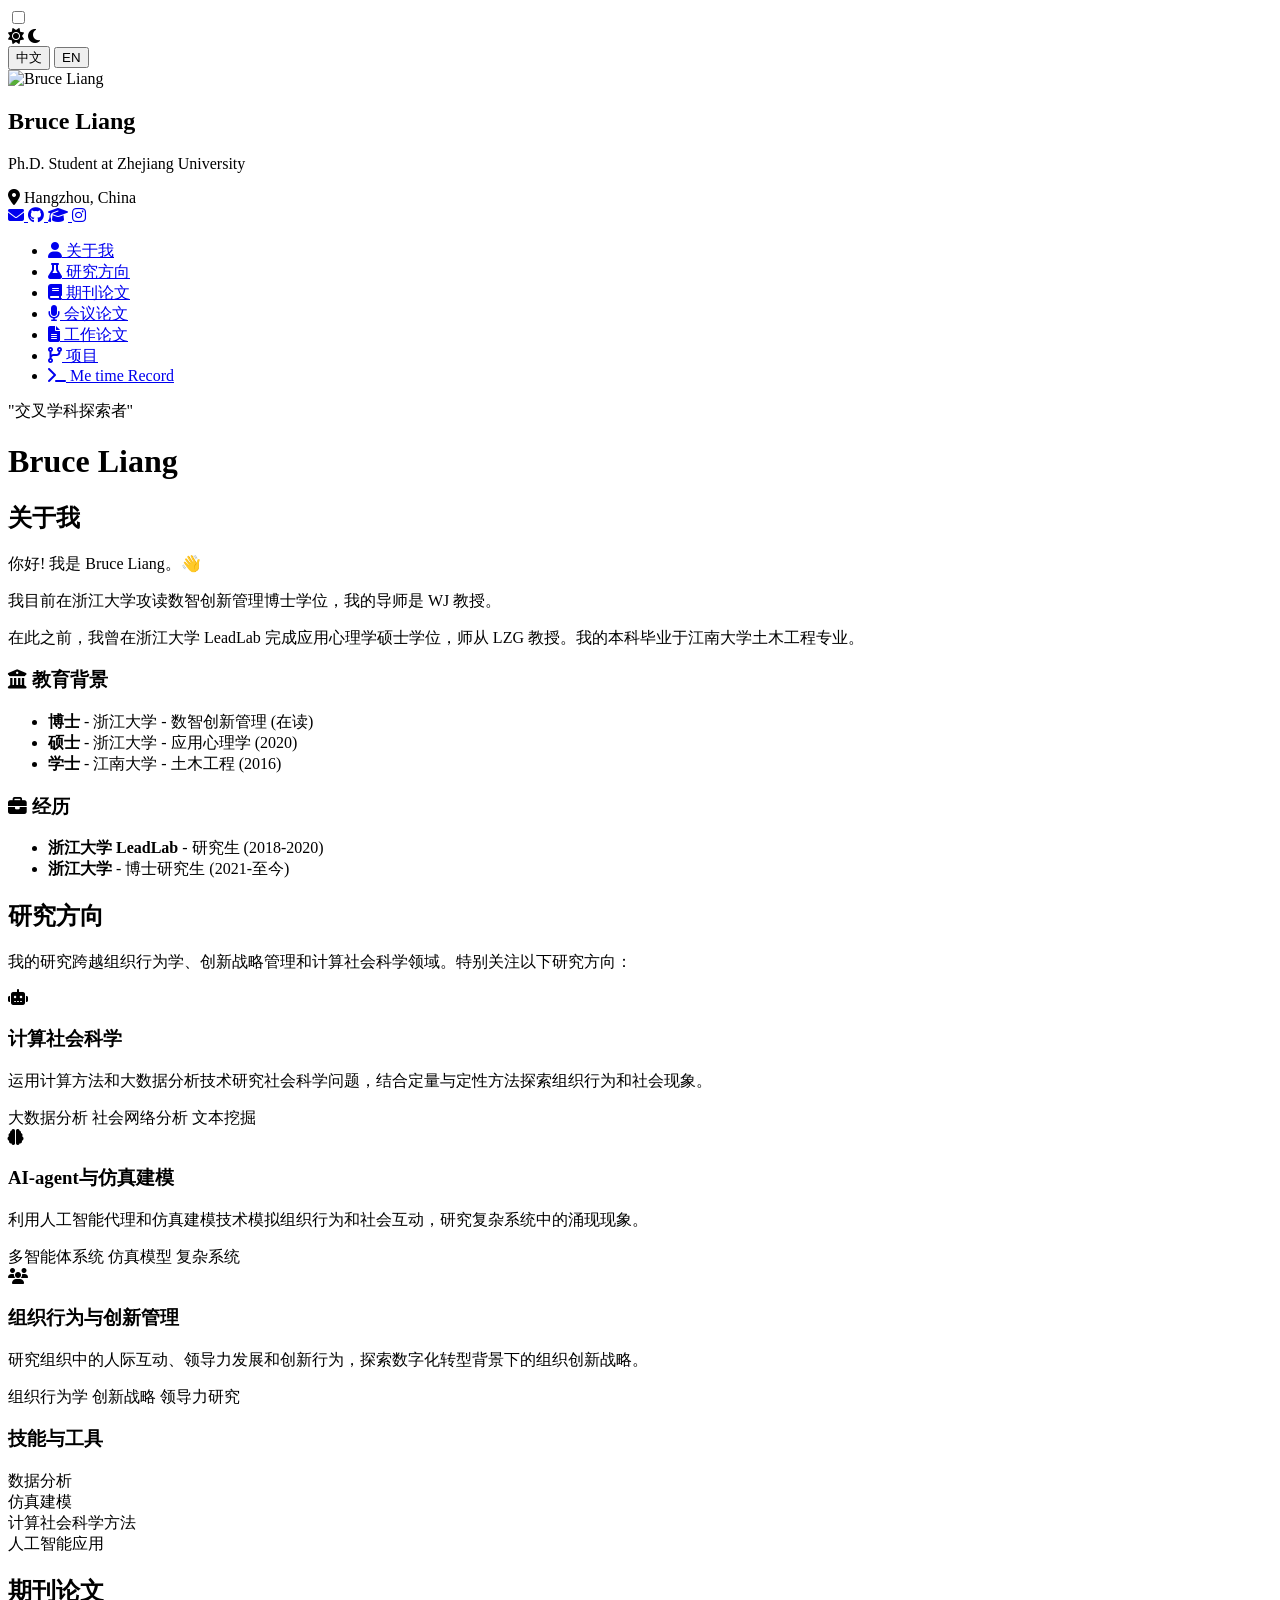
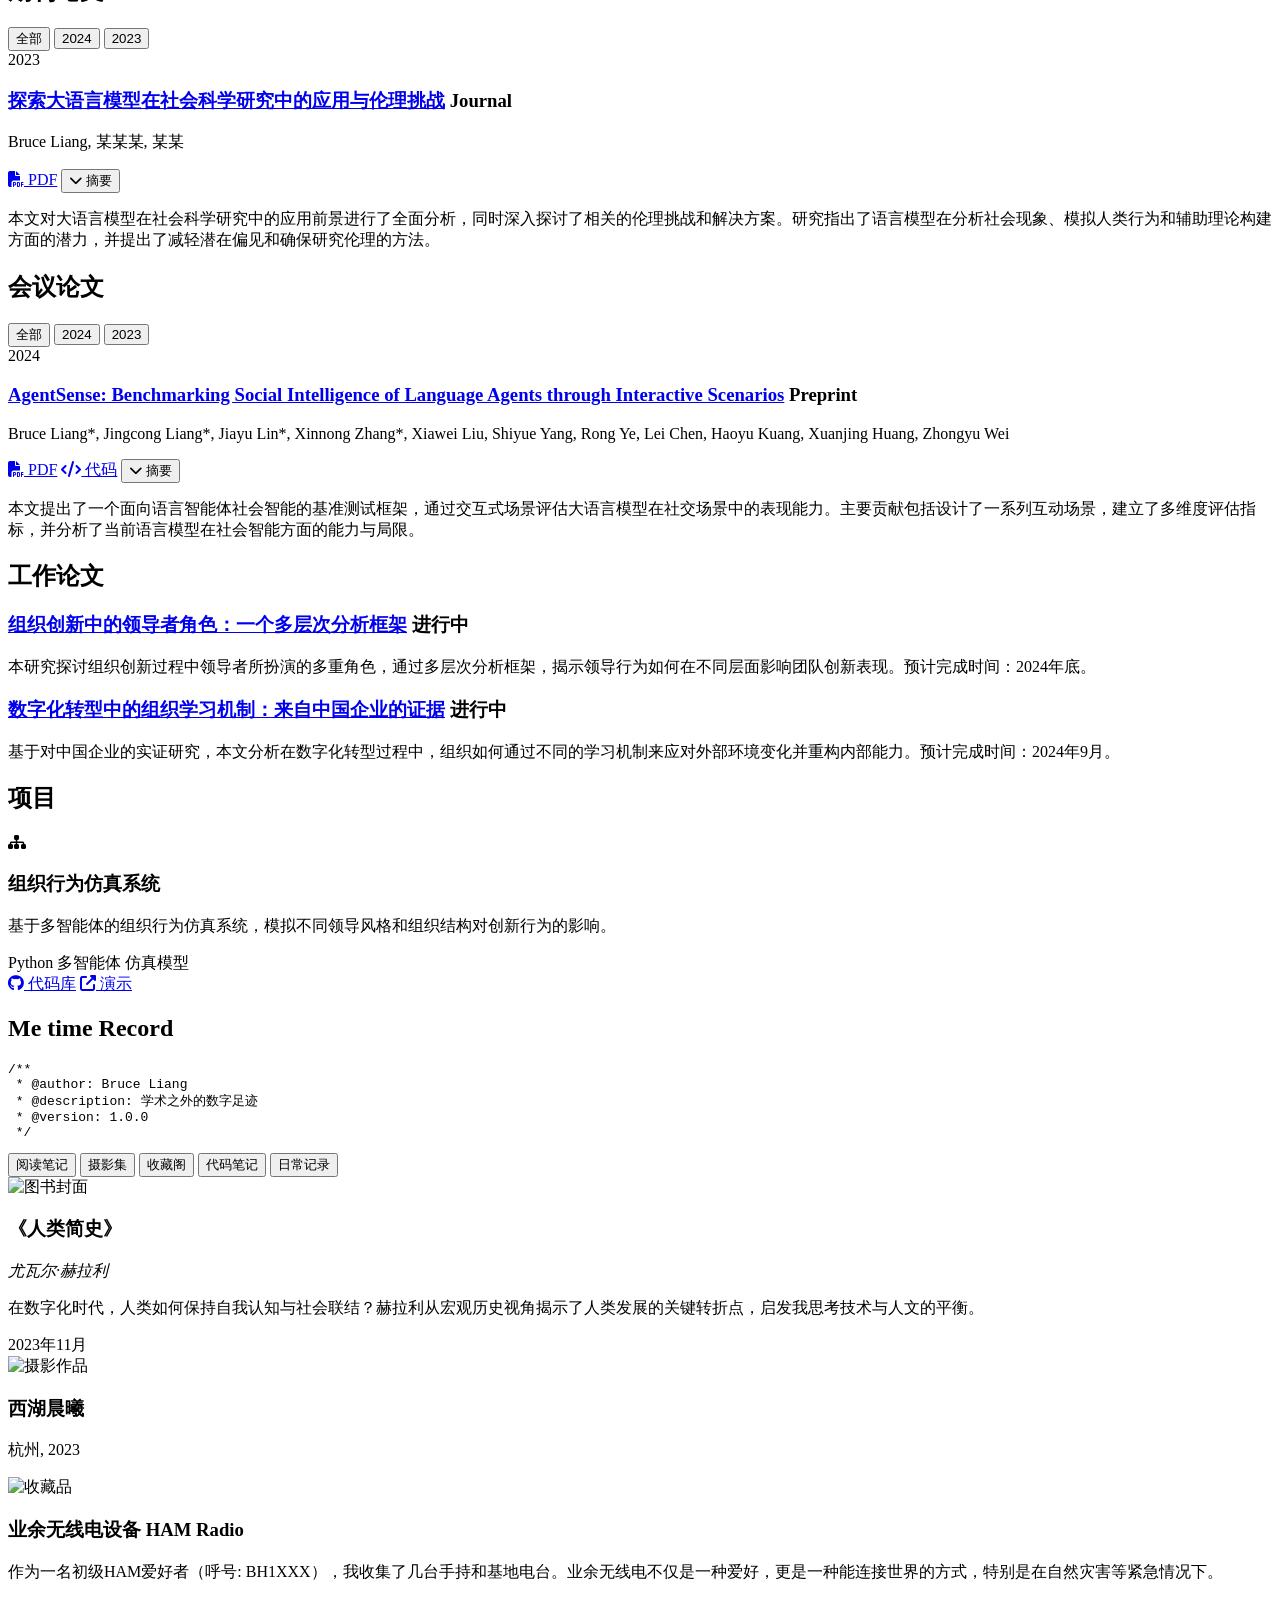
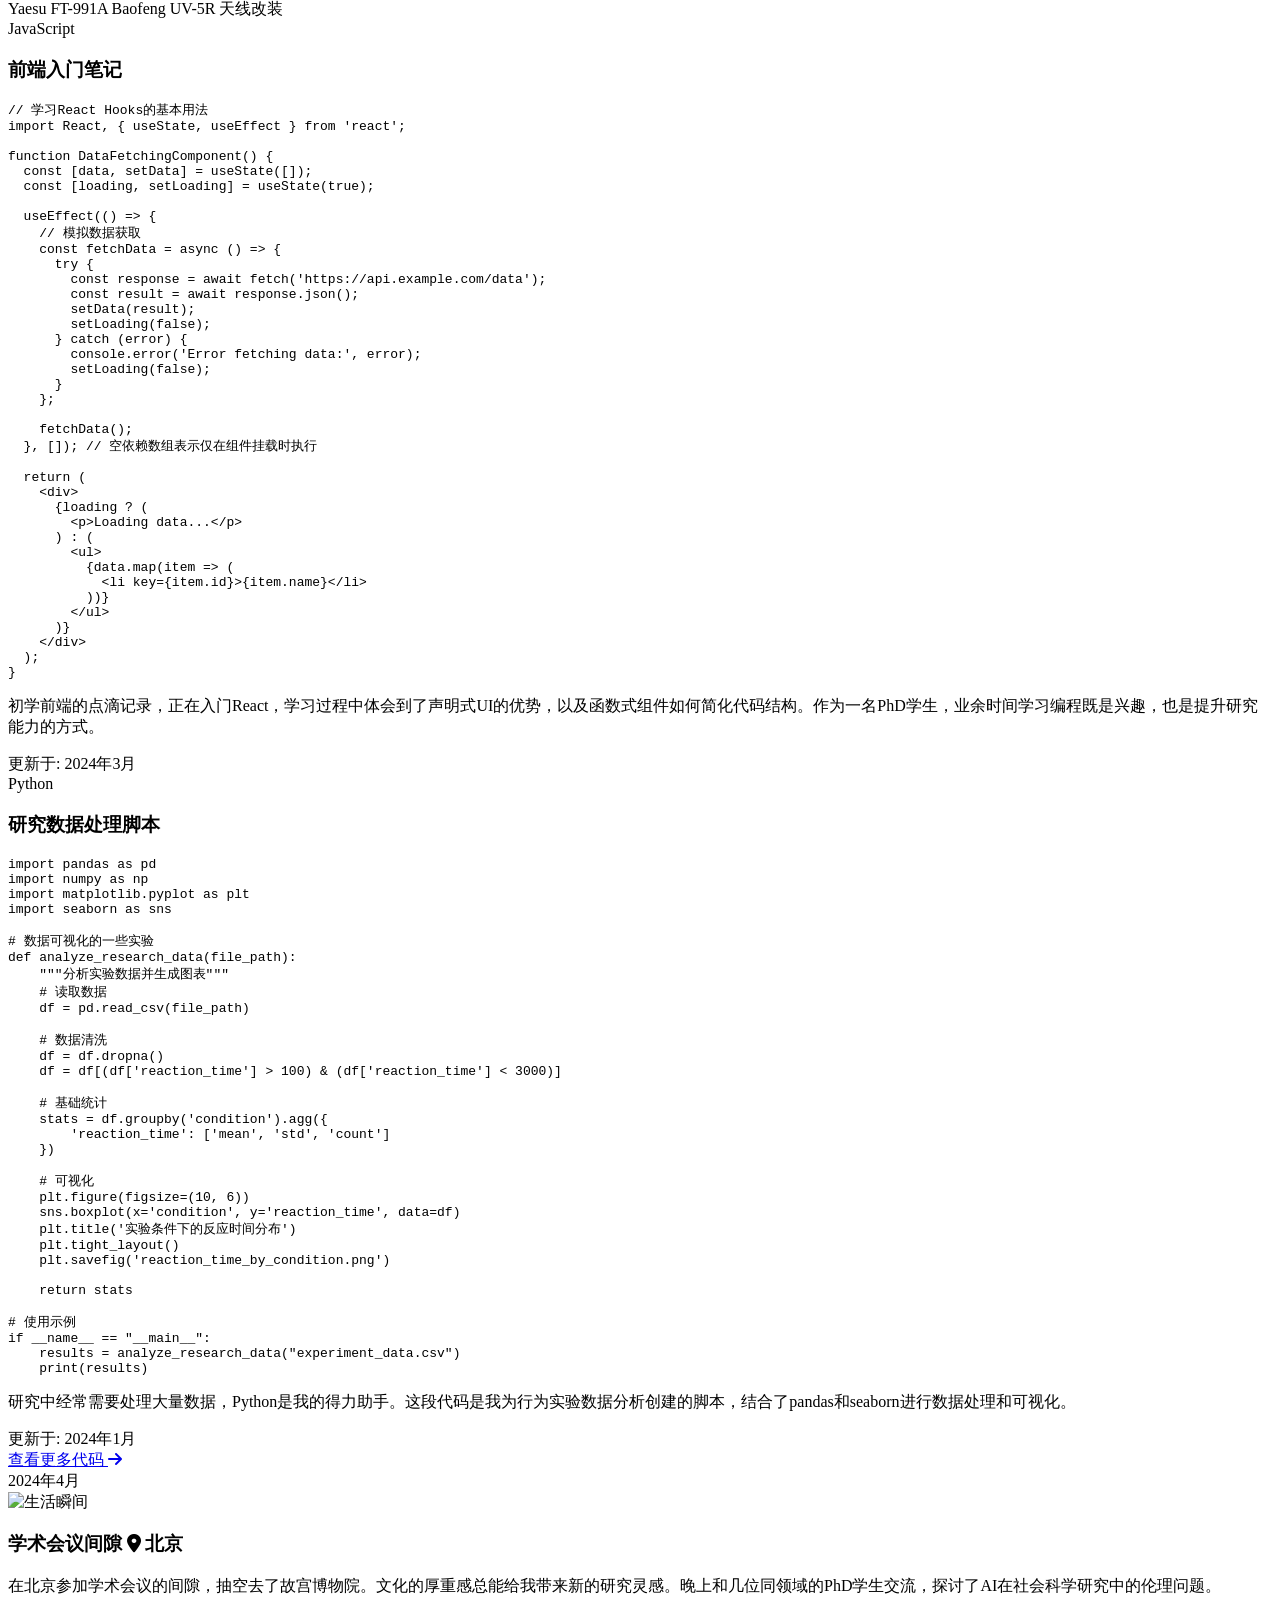
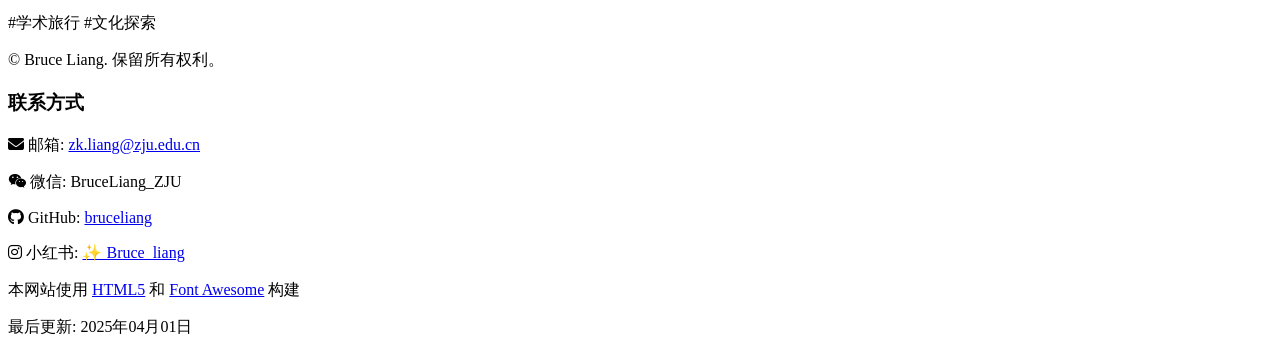
==== index.html @ 697f2904 "编辑脚本" ====
<!DOCTYPE html>
<html lang="zh-CN">
<head>
    <meta charset="UTF-8">
    <meta name="viewport" content="width=device-width, initial-scale=1.0">
    <title>Bruce Liang - 学术个人网站</title>
    <link rel="icon" href="data:image/svg+xml,<svg xmlns=%22http://www.w3.org/2000/svg%22 viewBox=%220 0 100 100%22><text y=%22.9em%22 font-size=%2290%22>🔬</text></svg>">
    <link rel="stylesheet" href="https://cdnjs.cloudflare.com/ajax/libs/font-awesome/6.4.0/css/all.min.css">
    <link rel="stylesheet" href="css/styles.css">
    <!-- 预加载字体 -->
    <link rel="preconnect" href="https://fonts.googleapis.com">
    <link rel="preconnect" href="https://fonts.gstatic.com" crossorigin>
    <link href="https://fonts.googleapis.com/css2?family=Noto+Sans+SC:wght@300;400;500;700&family=Noto+Serif+SC:wght@400;500;600&display=swap" rel="stylesheet">
</head>
<body>
    <div class="theme-switch-wrapper">
        <label class="theme-switch" for="checkbox">
            <input type="checkbox" id="checkbox" />
            <div class="slider round">
                <i class="fas fa-sun"></i>
                <i class="fas fa-moon"></i>
            </div>
        </label>
    </div>

    <div class="language-switch">
        <button id="zh-btn" class="active">中文</button>
        <button id="en-btn">EN</button>
    </div>
    
    <div class="container">
        <!-- 侧边栏 -->
        <aside class="sidebar">
            <div class="profile">
                <div class="profile-image">
                    <img src="images/placeholder.svg" alt="Bruce Liang" id="profile-img">
                </div>
                <h1 class="name">Bruce Liang</h1>
                <p class="title">Ph.D. Student at Zhejiang University</p>
                
                <div class="location">
                    <i class="fas fa-map-marker-alt"></i>
                    <span>Hangzhou, China</span>
                </div>
                
                <div class="contact-icons">
                    <a href="mailto:zk.liang@zju.edu.cn" class="icon-link" title="Email">
                        <i class="fas fa-envelope"></i>
                    </a>
                    <a href="https://github.com/bruceliang" class="icon-link" title="GitHub">
                        <i class="fab fa-github"></i>
                    </a>
                    <a href="https://scholar.google.com/citations?user=bruceliang" class="icon-link" title="Google Scholar">
                        <i class="fas fa-graduation-cap"></i>
                    </a>
                    <a href="https://www.xiaohongshu.com/user/profile/Bruce_liang" class="icon-link" title="小红书">
                        <i class="fab fa-instagram"></i>
                    </a>
                </div>
            </div>
            
            <nav class="main-nav">
                <ul>
                    <li><a href="#about" class="nav-link active"><i class="fas fa-user"></i> 关于我</a></li>
                    <li><a href="#research" class="nav-link"><i class="fas fa-flask"></i> 研究方向</a></li>
                    <li><a href="#publications" class="nav-link"><i class="fas fa-book"></i> 期刊论文</a></li>
                    <li><a href="#proceedings" class="nav-link"><i class="fas fa-microphone"></i> 会议论文</a></li>
                    <li><a href="#working-papers" class="nav-link"><i class="fas fa-file-alt"></i> 工作论文</a></li>
                    <li><a href="#projects" class="nav-link"><i class="fas fa-code-branch"></i> 项目</a></li>
                    <li><a href="#lifestyle" class="nav-link"><i class="fas fa-terminal"></i> Me time Record</a></li>
                </ul>
            </nav>
            
            <div class="sidebar-footer">
                <p class="quote">"交叉学科探索者"</p>
            </div>
        </aside>
        
        <!-- 主内容区 -->
        <main class="main-content">
            <header class="header">
                <h1>Bruce Liang</h1>
                <div class="header-decoration"></div>
            </header>
            
            <section id="about" class="section">
                <h2 class="section-title">关于我 <span class="title-decoration"></span></h2>
                <div class="about-content">
                    <p class="greeting">你好! 我是 Bruce Liang。👋</p>
                    <p>我目前在浙江大学攻读数智创新管理博士学位，我的导师是 WJ 教授。</p>
                    <p>在此之前，我曾在浙江大学 LeadLab 完成应用心理学硕士学位，师从 LZG 教授。我的本科毕业于江南大学土木工程专业。</p>
                    
                    <div class="academic-info">
                        <div class="info-card">
                            <h3><i class="fas fa-university"></i> 教育背景</h3>
                            <ul>
                                
                                <li><strong>博士</strong> - 浙江大学 - 数智创新管理 (在读) </li>
                                
                                <li><strong>硕士</strong> - 浙江大学 - 应用心理学  (2020)</li>
                                
                                <li><strong>学士</strong> - 江南大学 - 土木工程  (2016)</li>
                                
                            </ul>
                        </div>
                        
                        <div class="info-card">
                            <h3><i class="fas fa-briefcase"></i> 经历</h3>
                            <ul>
                                
                                <li><strong>浙江大学 LeadLab</strong> - 研究生 (2018-2020)</li>
                                
                                <li><strong>浙江大学</strong> - 博士研究生 (2021-至今)</li>
                                
                            </ul>
                        </div>
                    </div>
                </div>
            </section>
            
            <section id="research" class="section">
                <h2 class="section-title">研究方向 <span class="title-decoration"></span></h2>
                <p class="section-intro">我的研究跨越组织行为学、创新战略管理和计算社会科学领域。特别关注以下研究方向：</p>
                
                <div class="research-interests">
                    
                    <div class="interest-card">
                        <div class="interest-icon">
                            <i class="fas fa-robot"></i>
                        </div>
                        <div class="interest-content">
                            <h3>计算社会科学</h3>
                            <p>运用计算方法和大数据分析技术研究社会科学问题，结合定量与定性方法探索组织行为和社会现象。</p>
                            <div class="tags">
                                
                                <span class="tag">大数据分析</span>
                                
                                <span class="tag">社会网络分析</span>
                                
                                <span class="tag">文本挖掘</span>
                                
                            </div>
                        </div>
                    </div>
                    
                    <div class="interest-card">
                        <div class="interest-icon">
                            <i class="fas fa-brain"></i>
                        </div>
                        <div class="interest-content">
                            <h3>AI-agent与仿真建模</h3>
                            <p>利用人工智能代理和仿真建模技术模拟组织行为和社会互动，研究复杂系统中的涌现现象。</p>
                            <div class="tags">
                                
                                <span class="tag">多智能体系统</span>
                                
                                <span class="tag">仿真模型</span>
                                
                                <span class="tag">复杂系统</span>
                                
                            </div>
                        </div>
                    </div>
                    
                    <div class="interest-card">
                        <div class="interest-icon">
                            <i class="fas fa-users"></i>
                        </div>
                        <div class="interest-content">
                            <h3>组织行为与创新管理</h3>
                            <p>研究组织中的人际互动、领导力发展和创新行为，探索数字化转型背景下的组织创新战略。</p>
                            <div class="tags">
                                
                                <span class="tag">组织行为学</span>
                                
                                <span class="tag">创新战略</span>
                                
                                <span class="tag">领导力研究</span>
                                
                            </div>
                        </div>
                    </div>
                    
                </div>
                
                <div class="skills-container">
                    <h3 class="skills-title">技能与工具</h3>
                    <div class="skills">
                        
                        <div class="skill-item">
                            <span class="skill-name">数据分析</span>
                            <div class="skill-bar">
                                <div class="skill-level" style="width: 95%"></div>
                            </div>
                        </div>
                        
                        <div class="skill-item">
                            <span class="skill-name">仿真建模</span>
                            <div class="skill-bar">
                                <div class="skill-level" style="width: 90%"></div>
                            </div>
                        </div>
                        
                        <div class="skill-item">
                            <span class="skill-name">计算社会科学方法</span>
                            <div class="skill-bar">
                                <div class="skill-level" style="width: 85%"></div>
                            </div>
                        </div>
                        
                        <div class="skill-item">
                            <span class="skill-name">人工智能应用</span>
                            <div class="skill-bar">
                                <div class="skill-level" style="width: 80%"></div>
                            </div>
                        </div>
                        
                    </div>
                </div>
            </section>
            
            <section id="publications" class="section">
                <h2 class="section-title">期刊论文 <span class="title-decoration"></span></h2>
                <div class="publications-filter">
                    <button class="filter-btn active" data-filter="all">全部</button>
                    <button class="filter-btn" data-filter="2024">2024</button>
                    <button class="filter-btn" data-filter="2023">2023</button>
                </div>
                
                <div class="publications-container">
                    
                    <div class="publication-item" data-year="2023" data-type="journal">
                        <div class="publication-year">2023</div>
                        <div class="publication-content">
                            <h3 class="publication-title">
                                <a href="#" target="_blank">探索大语言模型在社会科学研究中的应用与伦理挑战</a>
                                <span class="paper-badge">Journal</span>
                            </h3>
                            <p class="publication-authors">Bruce Liang, 某某某, 某某</p>
                            <div class="publication-links">
                                <a href="#" class="pub-link" title="PDF"><i class="fas fa-file-pdf"></i> PDF</a>
                                <button class="abstract-toggle"><i class="fas fa-chevron-down"></i> 摘要</button>
                            </div>
                            <div class="publication-abstract hidden">
                                <p>本文对大语言模型在社会科学研究中的应用前景进行了全面分析，同时深入探讨了相关的伦理挑战和解决方案。研究指出了语言模型在分析社会现象、模拟人类行为和辅助理论构建方面的潜力，并提出了减轻潜在偏见和确保研究伦理的方法。</p>
                            </div>
                        </div>
                    </div>
                    
                </div>
            </section>
            
            <section id="proceedings" class="section">
                <h2 class="section-title">会议论文 <span class="title-decoration"></span></h2>
                <div class="publications-filter">
                    <button class="filter-btn active" data-filter="all">全部</button>
                    <button class="filter-btn" data-filter="2024">2024</button>
                    <button class="filter-btn" data-filter="2023">2023</button>
                </div>
                
                <div class="publications-container">
                    
                    <div class="publication-item" data-year="2024" data-type="conference">
                        <div class="publication-year">2024</div>
                        <div class="publication-content">
                            <h3 class="publication-title">
                                <a href="#" target="_blank">AgentSense: Benchmarking Social Intelligence of Language Agents through Interactive Scenarios</a>
                                <span class="paper-badge">Preprint</span>
                            </h3>
                            <p class="publication-authors">Bruce Liang*, Jingcong Liang*, Jiayu Lin*, Xinnong Zhang*, Xiawei Liu, Shiyue Yang, Rong Ye, Lei Chen, Haoyu Kuang, Xuanjing Huang, Zhongyu Wei</p>
                            <div class="publication-links">
                                <a href="#" class="pub-link" title="PDF"><i class="fas fa-file-pdf"></i> PDF</a>
                                <a href="#" class="pub-link" title="Code"><i class="fas fa-code"></i> 代码</a>
                                <button class="abstract-toggle"><i class="fas fa-chevron-down"></i> 摘要</button>
                            </div>
                            <div class="publication-abstract hidden">
                                <p>本文提出了一个面向语言智能体社会智能的基准测试框架，通过交互式场景评估大语言模型在社交场景中的表现能力。主要贡献包括设计了一系列互动场景，建立了多维度评估指标，并分析了当前语言模型在社会智能方面的能力与局限。</p>
                            </div>
                        </div>
                    </div>
                    
                </div>
            </section>
            
            <section id="working-papers" class="section">
                <h2 class="section-title">工作论文 <span class="title-decoration"></span></h2>
                <div class="working-papers-container">
                    <div class="working-paper-item">
                        <div class="working-paper-content">
                            <h3 class="working-paper-title">
                                <a href="#" target="_blank">组织创新中的领导者角色：一个多层次分析框架</a>
                                <span class="paper-badge">进行中</span>
                            </h3>
                            <p class="working-paper-desc">
                                本研究探讨组织创新过程中领导者所扮演的多重角色，通过多层次分析框架，揭示领导行为如何在不同层面影响团队创新表现。预计完成时间：2024年底。
                            </p>
                        </div>
                    </div>
                    
                    <div class="working-paper-item">
                        <div class="working-paper-content">
                            <h3 class="working-paper-title">
                                <a href="#" target="_blank">数字化转型中的组织学习机制：来自中国企业的证据</a>
                                <span class="paper-badge">进行中</span>
                            </h3>
                            <p class="working-paper-desc">
                                基于对中国企业的实证研究，本文分析在数字化转型过程中，组织如何通过不同的学习机制来应对外部环境变化并重构内部能力。预计完成时间：2024年9月。
                            </p>
                        </div>
                    </div>
                </div>
            </section>
            
            <section id="projects" class="section">
                <h2 class="section-title">项目 <span class="title-decoration"></span></h2>
                <div class="projects-grid">
                    
                    <div class="project-card">
                        <div class="project-header">
                            <i class="fas fa-sitemap project-icon"></i>
                            <h3>组织行为仿真系统</h3>
                        </div>
                        <p class="project-desc">基于多智能体的组织行为仿真系统，模拟不同领导风格和组织结构对创新行为的影响。</p>
                        <div class="project-tech">
                            
                            <span class="tech-tag">Python</span>
                            
                            <span class="tech-tag">多智能体</span>
                            
                            <span class="tech-tag">仿真模型</span>
                            
                        </div>
                        <div class="project-links">
                            
                            <a href="#" class="project-link"><i class="fab fa-github"></i> 代码库</a>
                            
                            
                            <a href="#" class="project-link"><i class="fas fa-external-link-alt"></i> 演示</a>
                            
                        </div>
                    </div>
                    
                </div>
            </section>
            
            <section id="lifestyle" class="section">
                <h2 class="section-title">Me time Record <span class="title-decoration"></span></h2>
                <div class="code-style-header">
                    <pre><code><span class="code-comment">/**
 * @author: Bruce Liang
 * @description: 学术之外的数字足迹
 * @version: 1.0.0
 */</span></code></pre>
                </div>
                
                <div class="lifestyle-container">
                    <div class="lifestyle-tabs">
                        <button class="tab-btn active" data-tab="reading">阅读笔记</button>
                        <button class="tab-btn" data-tab="photography">摄影集</button>
                        <button class="tab-btn" data-tab="collection">收藏阁</button>
                        <button class="tab-btn" data-tab="coding">代码笔记</button>
                        <button class="tab-btn" data-tab="moments">日常记录</button>
                    </div>
                    
                    <div class="tab-content" id="reading">
                        <div class="reading-grid">
                            
                            <div class="reading-card">
                                <div class="book-cover">
                                    <img src="images/placeholder.svg" alt="图书封面">
                                </div>
                                <div class="reading-content">
                                    <h3>《人类简史》</h3>
                                    <p class="author"><em>尤瓦尔·赫拉利</em></p>
                                    <p class="reading-notes">在数字化时代，人类如何保持自我认知与社会联结？赫拉利从宏观历史视角揭示了人类发展的关键转折点，启发我思考技术与人文的平衡。</p>
                                    <div class="reading-date"><span class="tag-time">2023年11月</span></div>
                                </div>
                            </div>
                            
                        </div>
                    </div>
                    
                    <div class="tab-content hidden" id="photography">
                        <div class="photo-gallery">
                            
                            <div class="photo-item">
                                <img src="images/placeholder.svg" alt="摄影作品">
                                <div class="photo-overlay">
                                    <h3>西湖晨曦</h3>
                                    <p>杭州, 2023</p>
                                </div>
                            </div>
                            
                        </div>
                    </div>

                    <div class="tab-content hidden" id="collection">
                        <div class="collection-grid">
                            
                            <div class="collection-item">
                                <div class="collection-image">
                                    <img src="images/placeholder.svg" alt="收藏品">
                                </div>
                                <div class="collection-info">
                                    <h3>业余无线电设备 <span class="badge">HAM Radio</span></h3>
                                    <p>作为一名初级HAM爱好者（呼号: BH1XXX），我收集了几台手持和基地电台。业余无线电不仅是一种爱好，更是一种能连接世界的方式，特别是在自然灾害等紧急情况下。</p>
                                    <div class="tag-container">
                                        
                                        <span class="tech-tag">Yaesu FT-991A</span>
                                        
                                        <span class="tech-tag">Baofeng UV-5R</span>
                                        
                                        <span class="tech-tag">天线改装</span>
                                        
                                    </div>
                                </div>
                            </div>
                            
                        </div>
                    </div>
                    
                    <div class="tab-content hidden" id="coding">
                        <div class="code-container">
                            <div class="code-snippet">
                                <div class="code-header">
                                    <span class="language-badge">JavaScript</span>
                                    <h3>前端入门笔记</h3>
                                </div>
                                <pre class="code-block"><code>// 学习React Hooks的基本用法
import React, { useState, useEffect } from 'react';

function DataFetchingComponent() {
  const [data, setData] = useState([]);
  const [loading, setLoading] = useState(true);
  
  useEffect(() => {
    // 模拟数据获取
    const fetchData = async () => {
      try {
        const response = await fetch('https://api.example.com/data');
        const result = await response.json();
        setData(result);
        setLoading(false);
      } catch (error) {
        console.error('Error fetching data:', error);
        setLoading(false);
      }
    };
    
    fetchData();
  }, []); // 空依赖数组表示仅在组件挂载时执行
  
  return (
    &lt;div&gt;
      {loading ? (
        &lt;p&gt;Loading data...&lt;/p&gt;
      ) : (
        &lt;ul&gt;
          {data.map(item => (
            &lt;li key={item.id}&gt;{item.name}&lt;/li&gt;
          ))}
        &lt;/ul&gt;
      )}
    &lt;/div&gt;
  );
}</code></pre>
                                <p class="code-notes">初学前端的点滴记录，正在入门React，学习过程中体会到了声明式UI的优势，以及函数式组件如何简化代码结构。作为一名PhD学生，业余时间学习编程既是兴趣，也是提升研究能力的方式。</p>
                                <div class="code-meta"><span class="tag-time">更新于: 2024年3月</span></div>
                            </div>

                            <div class="code-snippet">
                                <div class="code-header">
                                    <span class="language-badge">Python</span>
                                    <h3>研究数据处理脚本</h3>
                                </div>
                                <pre class="code-block"><code>import pandas as pd
import numpy as np
import matplotlib.pyplot as plt
import seaborn as sns

# 数据可视化的一些实验
def analyze_research_data(file_path):
    """分析实验数据并生成图表"""
    # 读取数据
    df = pd.read_csv(file_path)
    
    # 数据清洗
    df = df.dropna()
    df = df[(df['reaction_time'] > 100) & (df['reaction_time'] < 3000)]
    
    # 基础统计
    stats = df.groupby('condition').agg({
        'reaction_time': ['mean', 'std', 'count']
    })
    
    # 可视化
    plt.figure(figsize=(10, 6))
    sns.boxplot(x='condition', y='reaction_time', data=df)
    plt.title('实验条件下的反应时间分布')
    plt.tight_layout()
    plt.savefig('reaction_time_by_condition.png')
    
    return stats

# 使用示例
if __name__ == "__main__":
    results = analyze_research_data("experiment_data.csv")
    print(results)</code></pre>
                                <p class="code-notes">研究中经常需要处理大量数据，Python是我的得力助手。这段代码是我为行为实验数据分析创建的脚本，结合了pandas和seaborn进行数据处理和可视化。</p>
                                <div class="code-meta"><span class="tag-time">更新于: 2024年1月</span></div>
                            </div>
                        </div>
                        <a href="#" class="more-btn">查看更多代码 <i class="fas fa-arrow-right"></i></a>
                    </div>
                    
                    <div class="tab-content hidden" id="moments">
                        <div class="moments-timeline">
                            
                            <div class="moment-item">
                                <div class="moment-date">2024年4月</div>
                                <div class="moment-content">
                                    <div class="moment-image">
                                        <img src="images/placeholder.svg" alt="生活瞬间">
                                    </div>
                                    <h3>学术会议间隙 <span class="location-tag"><i class="fas fa-map-marker-alt"></i> 北京</span></h3>
                                    <p>在北京参加学术会议的间隙，抽空去了故宫博物院。文化的厚重感总能给我带来新的研究灵感。晚上和几位同领域的PhD学生交流，探讨了AI在社会科学研究中的伦理问题。</p>
                                    <div class="moment-tags">
                                        
                                        <span class="tag">#学术旅行</span>
                                        
                                        <span class="tag">#文化探索</span>
                                        
                                    </div>
                                </div>
                            </div>
                            
                        </div>
                    </div>
                </div>
            </section>
            
            <footer class="footer">
                <p>&copy; Bruce Liang. 保留所有权利。</p>
                <div class="contact-section">
                    <h3>联系方式</h3>
                    <p><i class="fas fa-envelope"></i> 邮箱: <a href="mailto:zk.liang@zju.edu.cn">zk.liang@zju.edu.cn</a></p>
                    <p><i class="fab fa-weixin"></i> 微信: BruceLiang_ZJU</p>
                    <p><i class="fab fa-github"></i> GitHub: <a href="https://github.com/bruceliang" target="_blank">bruceliang</a></p>
                    <p><i class="fab fa-instagram"></i> 小红书: <a href="https://www.xiaohongshu.com/user/profile/Bruce_liang" target="_blank">✨ Bruce_liang</a></p>
                </div>
                <p class="footer-note">本网站使用 <a href="https://html5up.net/" target="_blank">HTML5</a> 和 <a href="https://fontawesome.com/" target="_blank">Font Awesome</a> 构建</p>
                <p class="update-time">最后更新: 2025年04月01日</p>
            </footer>
        </main>
    </div>

    <script src="js/script.js"></script>
</body>
</html> 
</html>
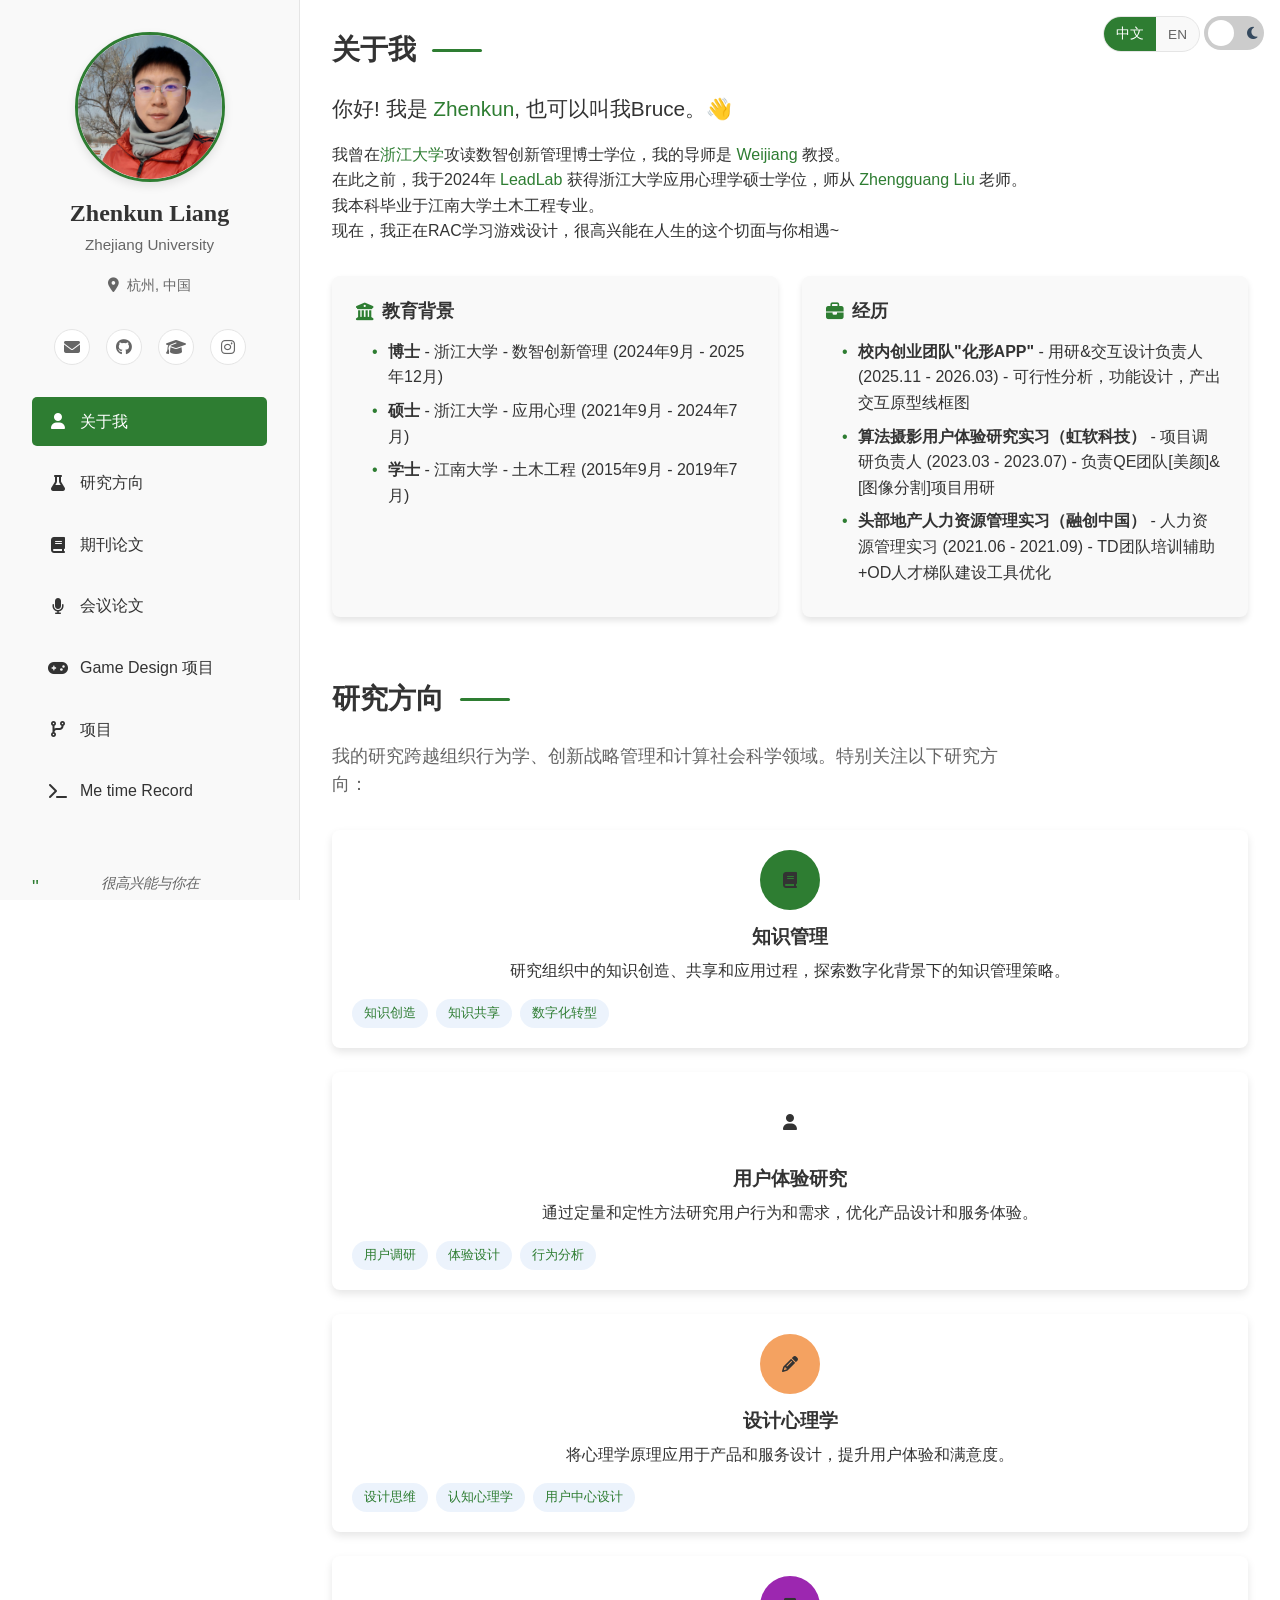
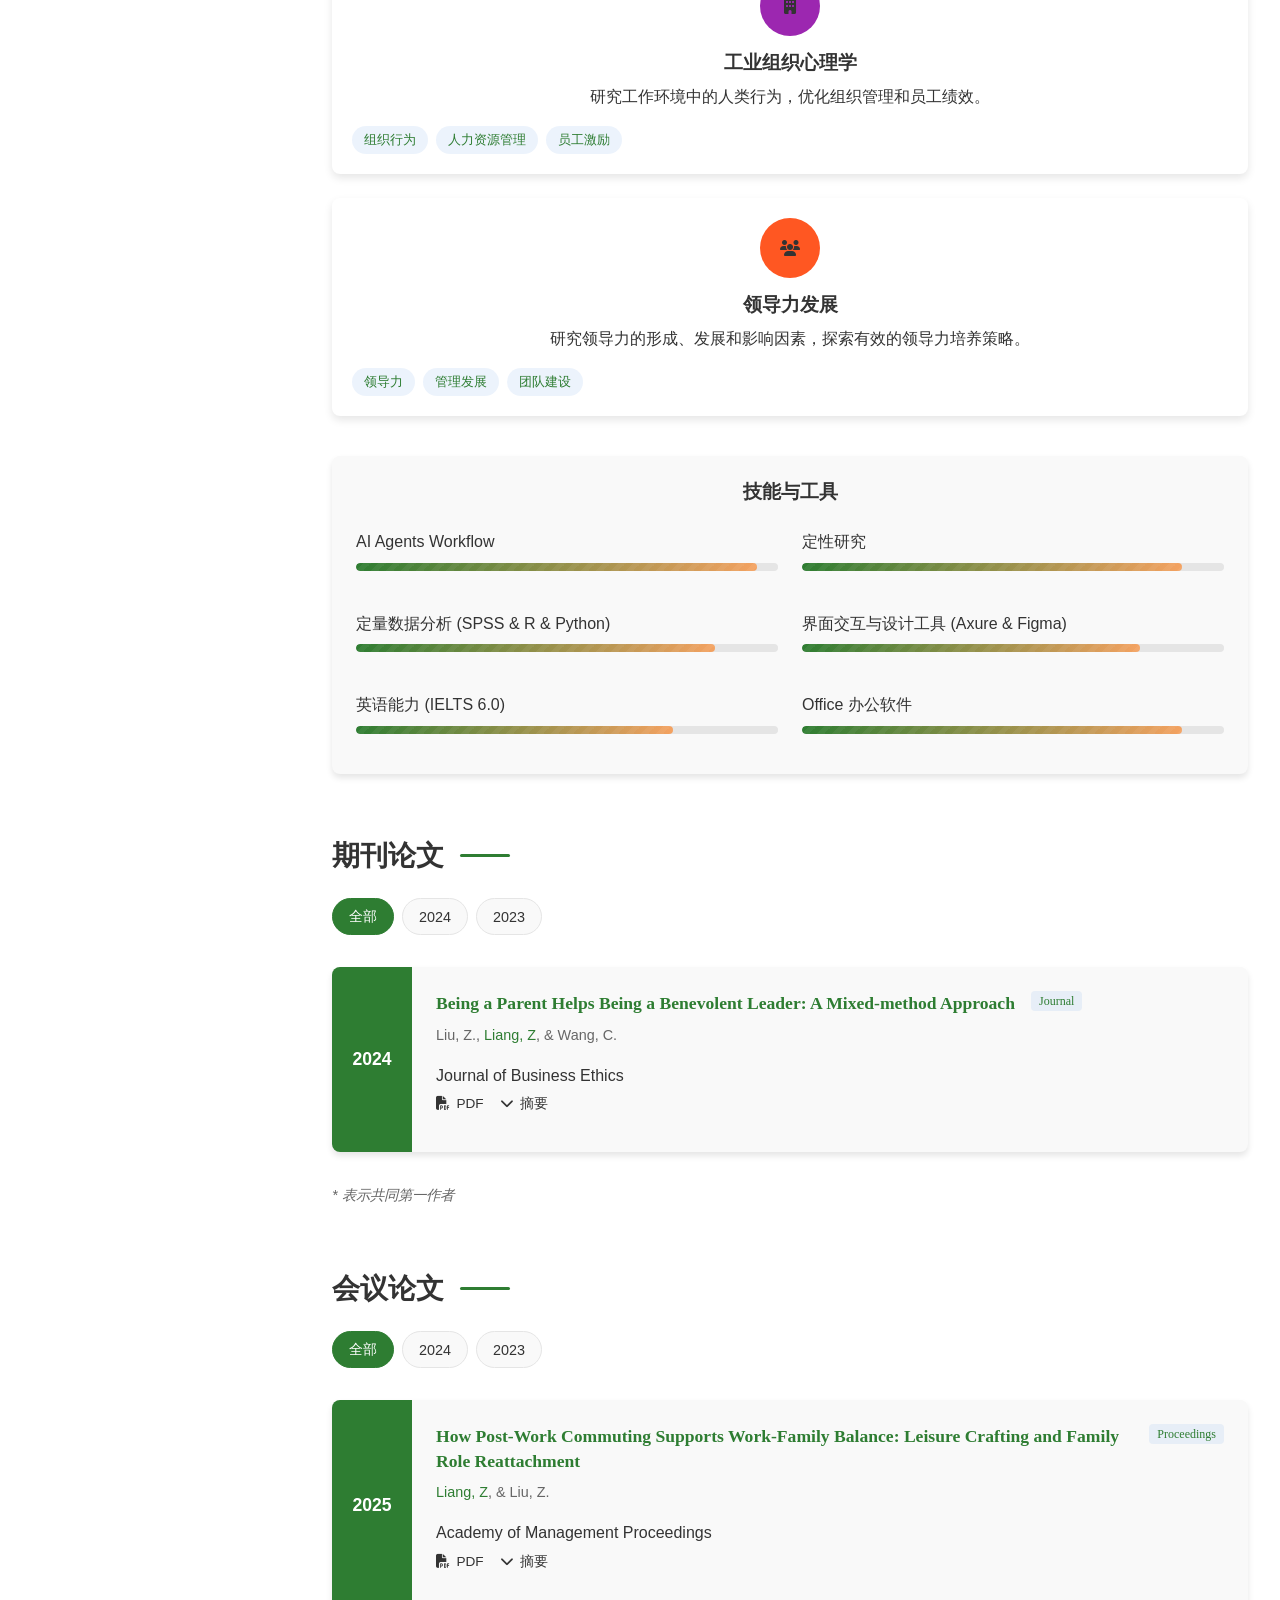
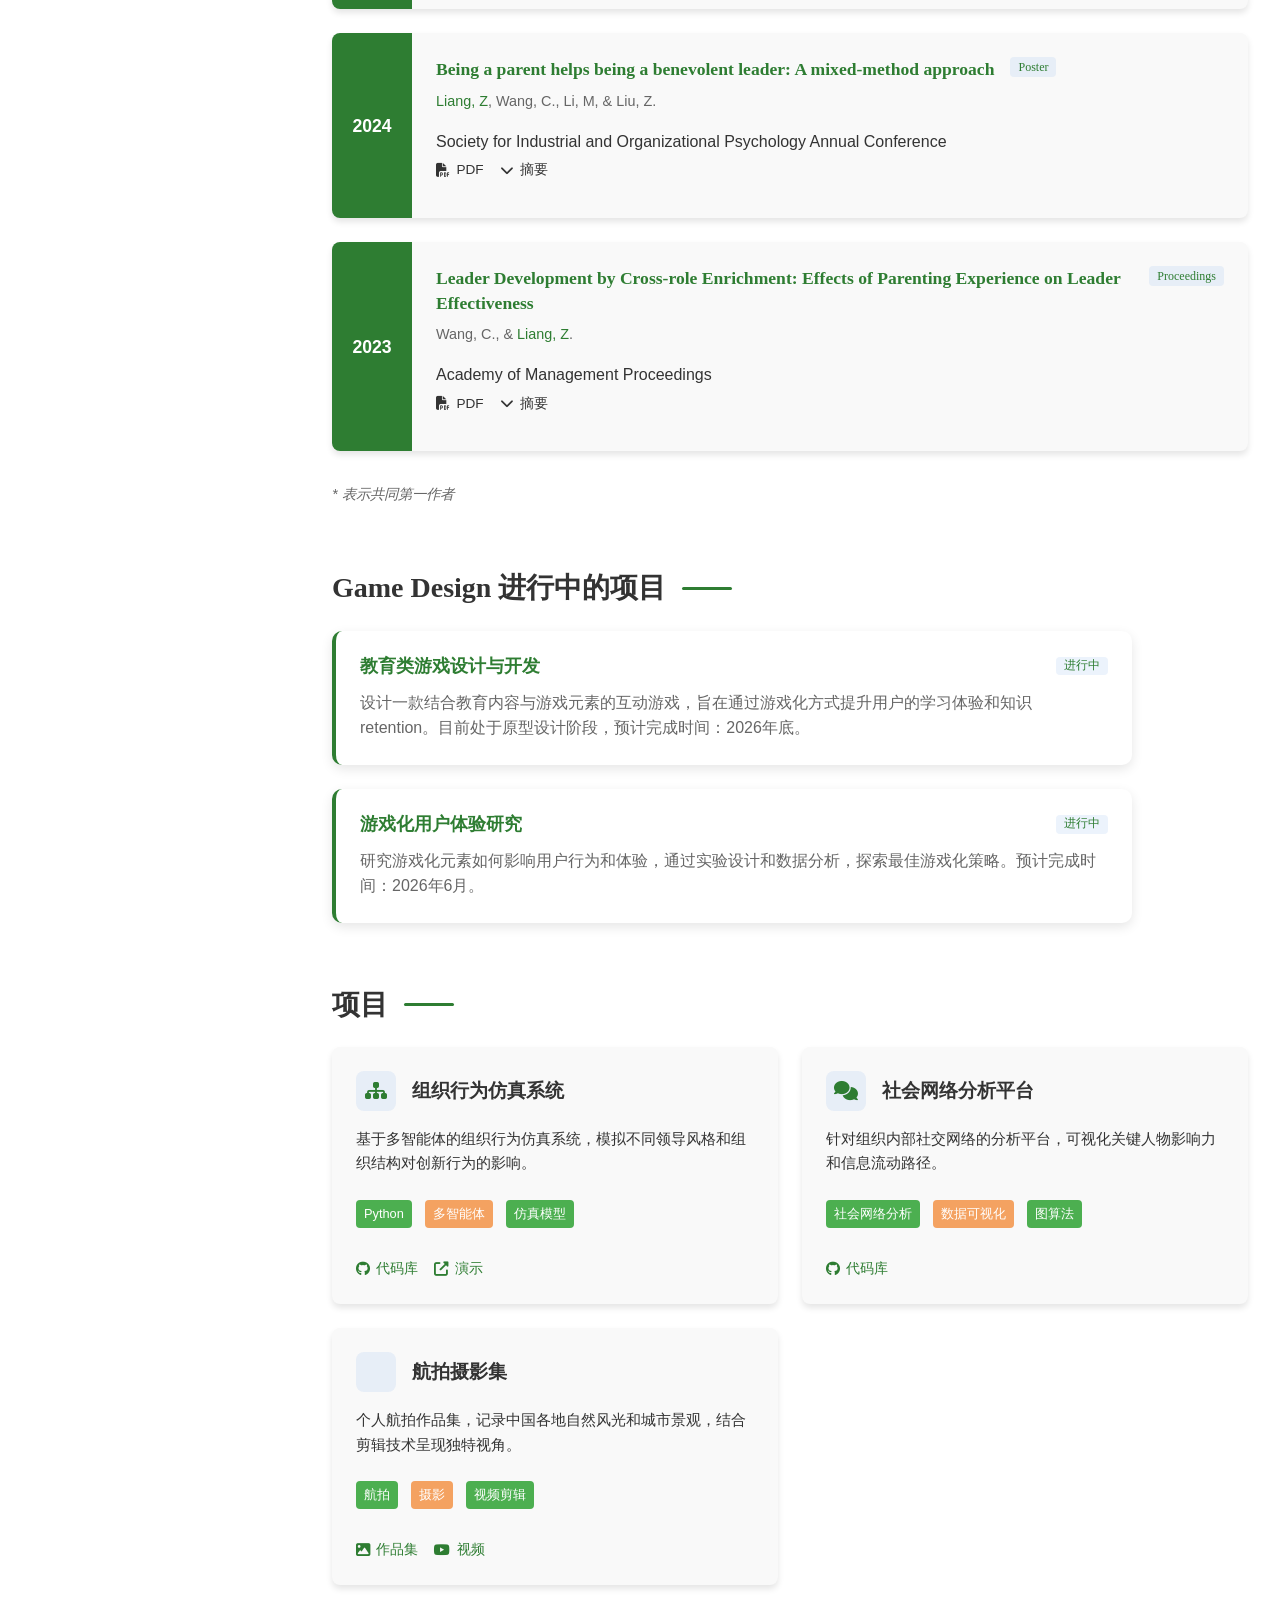
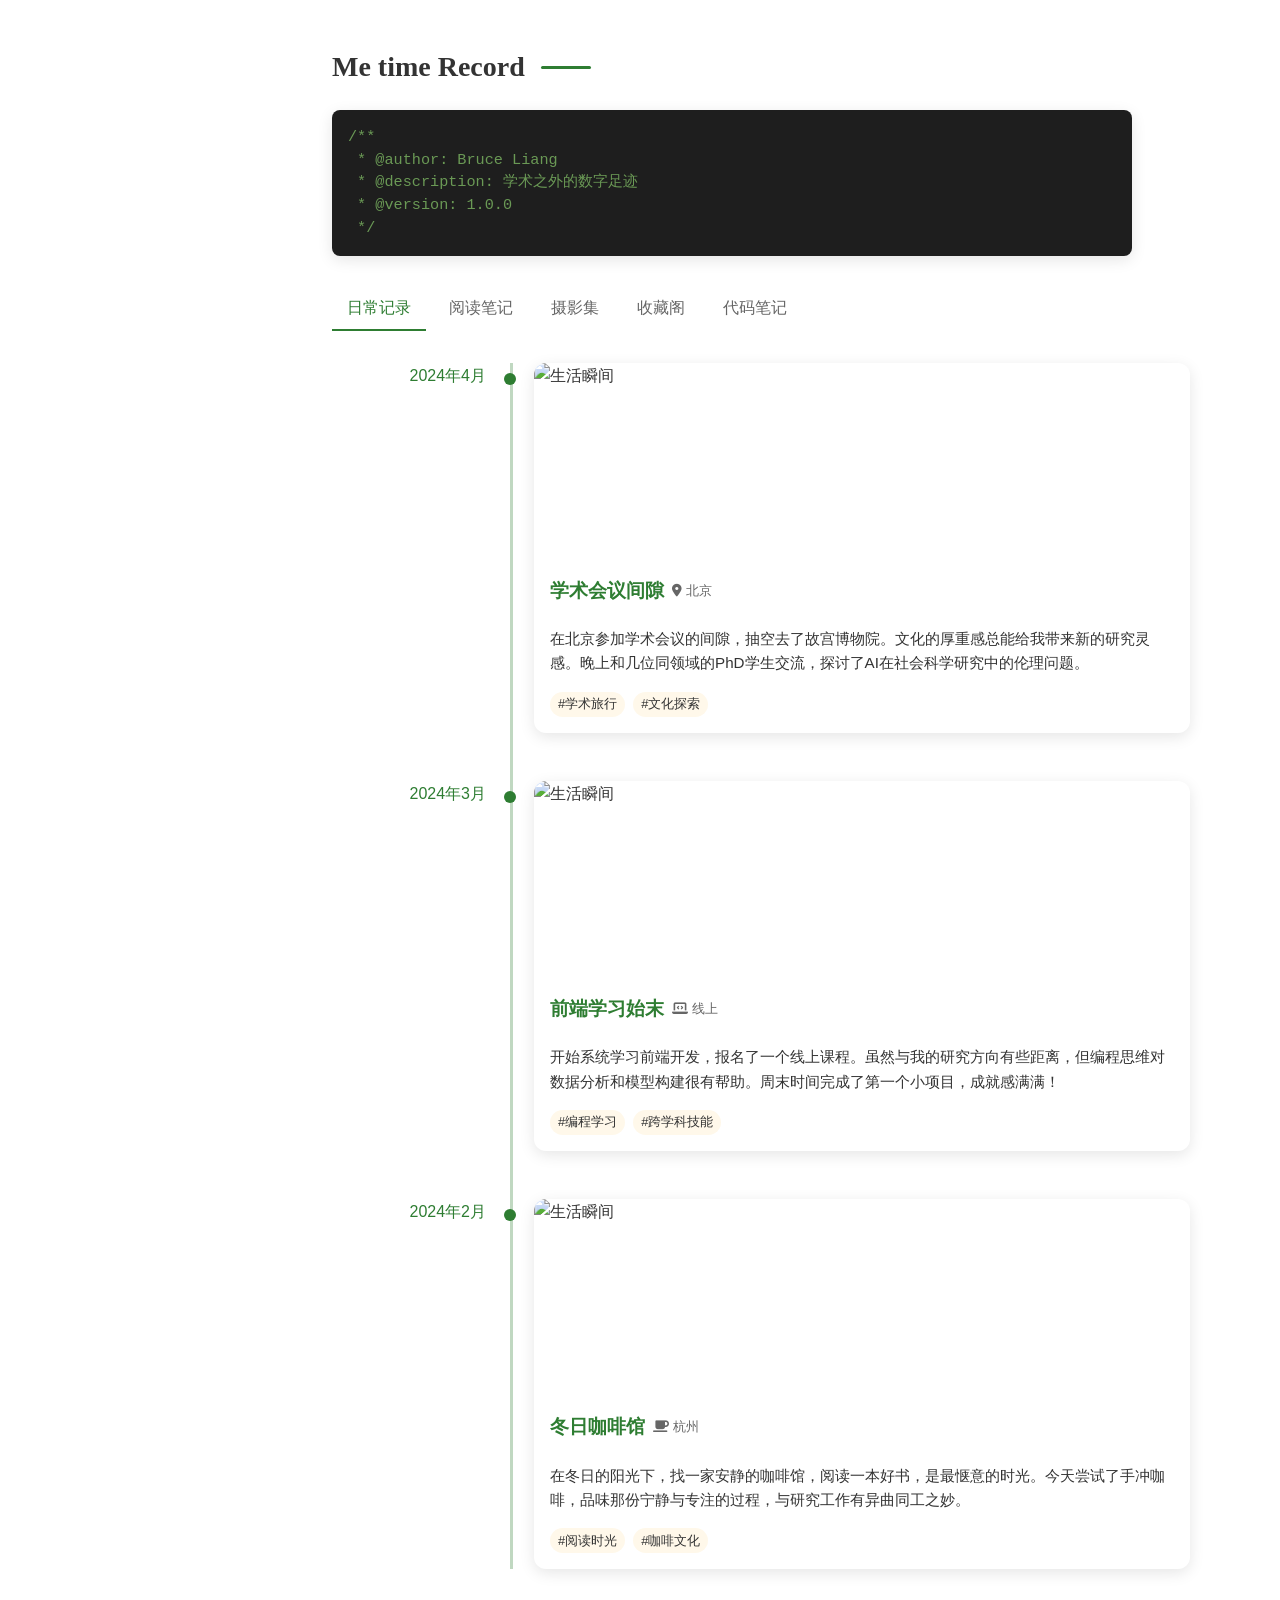
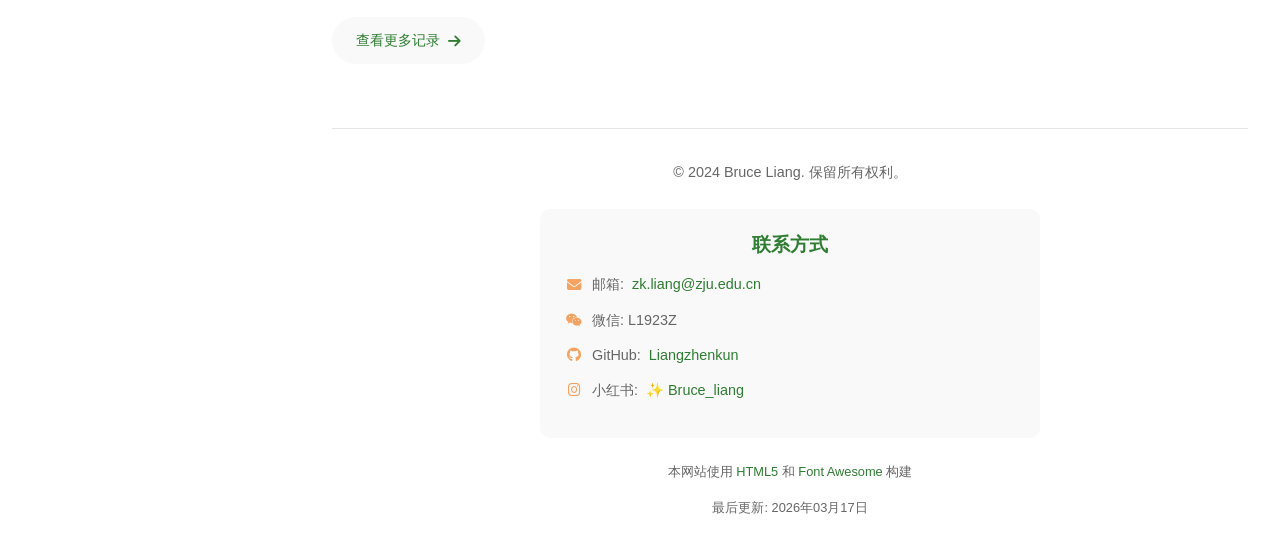
==== commit 0f3346d7: "amend major bugs" ====
--- a/index.html
+++ b/index.html
@@ -32,28 +32,29 @@
         <!-- 侧边栏 -->
         <aside class="sidebar">
             <div class="profile">
-                <div class="profile-image">
-                    <img src="images/placeholder.svg" alt="Bruce Liang" id="profile-img">
-                </div>
-                <h1 class="name">Bruce Liang</h1>
-                <p class="title">Ph.D. Student at Zhejiang University</p>
+                <div class="profile-image" style="cursor: pointer; display: flex; align-items: center; justify-content: center;">
+                    <img src="images/Profile Picture.jpg" alt="Bruce Liang" id="profile-img" style="object-fit: cover; width: 100%; height: 100%;">
+                    <input type="file" id="avatar-upload" style="display: none;" accept="image/*">
+                </div>
+                <h1 class="name">Zhenkun Liang</h1>
+                <p class="title">Zhejiang University</p>
                 
                 <div class="location">
                     <i class="fas fa-map-marker-alt"></i>
-                    <span>Hangzhou, China</span>
+                    <span>杭州, 中国</span>
                 </div>
                 
                 <div class="contact-icons">
-                    <a href="mailto:zk.liang@zju.edu.cn" class="icon-link" title="Email">
+                    <a href="#" class="icon-link" title="Email" onclick="showEmailOptions()">
                         <i class="fas fa-envelope"></i>
                     </a>
-                    <a href="https://github.com/bruceliang" class="icon-link" title="GitHub">
+                    <a href="https://github.com/Liangzhenkun" class="icon-link" title="GitHub">
                         <i class="fab fa-github"></i>
                     </a>
                     <a href="https://scholar.google.com/citations?user=bruceliang" class="icon-link" title="Google Scholar">
                         <i class="fas fa-graduation-cap"></i>
                     </a>
-                    <a href="https://www.xiaohongshu.com/user/profile/Bruce_liang" class="icon-link" title="小红书">
+                    <a href="#" class="icon-link" title="小红书" onclick="showXiaohongshuModal()">
                         <i class="fab fa-instagram"></i>
                     </a>
                 </div>
@@ -65,53 +66,52 @@
                     <li><a href="#research" class="nav-link"><i class="fas fa-flask"></i> 研究方向</a></li>
                     <li><a href="#publications" class="nav-link"><i class="fas fa-book"></i> 期刊论文</a></li>
                     <li><a href="#proceedings" class="nav-link"><i class="fas fa-microphone"></i> 会议论文</a></li>
-                    <li><a href="#working-papers" class="nav-link"><i class="fas fa-file-alt"></i> 工作论文</a></li>
+                    <li><a href="#working-papers" class="nav-link"><i class="fas fa-gamepad"></i> Game Design 项目</a></li>
                     <li><a href="#projects" class="nav-link"><i class="fas fa-code-branch"></i> 项目</a></li>
                     <li><a href="#lifestyle" class="nav-link"><i class="fas fa-terminal"></i> Me time Record</a></li>
                 </ul>
             </nav>
             
             <div class="sidebar-footer">
-                <p class="quote">"交叉学科探索者"</p>
+                <div class="quote-container">
+                    <p class="quote-line">很高兴能与你在</p>
+                    <p class="quote-time" id="current-time"></p>
+                    <p class="quote-line">相识</p>
+                </div>
             </div>
         </aside>
         
         <!-- 主内容区 -->
         <main class="main-content">
-            <header class="header">
-                <h1>Bruce Liang</h1>
-                <div class="header-decoration"></div>
+          
+                
             </header>
             
             <section id="about" class="section">
                 <h2 class="section-title">关于我 <span class="title-decoration"></span></h2>
                 <div class="about-content">
-                    <p class="greeting">你好! 我是 Bruce Liang。👋</p>
-                    <p>我目前在浙江大学攻读数智创新管理博士学位，我的导师是 WJ 教授。</p>
-                    <p>在此之前，我曾在浙江大学 LeadLab 完成应用心理学硕士学位，师从 LZG 教授。我的本科毕业于江南大学土木工程专业。</p>
+                    <p class="greeting">你好! 我是 <span class="highlight">Zhenkun</span>,  也可以叫我Bruce。<span class="emoji">👋</span></p>
+                    <p>我曾在<span class="highlight">浙江大学</span>攻读数智创新管理博士学位，我的导师是 <a href="#" class="link">Weijiang</a> 教授。</p>
+                    <p>在此之前，我于2024年 <a href="#" class="link">LeadLab</a> 获得浙江大学应用心理学硕士学位，师从 <a href="#" class="link">Zhengguang Liu</a> 老师。</p>
+                    <p>我本科毕业于江南大学土木工程专业。</p>
+                    <p>现在，我正在RAC学习游戏设计，很高兴能在人生的这个切面与你相遇~</p>
                     
                     <div class="academic-info">
                         <div class="info-card">
                             <h3><i class="fas fa-university"></i> 教育背景</h3>
                             <ul>
-                                
-                                <li><strong>博士</strong> - 浙江大学 - 数智创新管理 (在读) </li>
-                                
-                                <li><strong>硕士</strong> - 浙江大学 - 应用心理学  (2020)</li>
-                                
-                                <li><strong>学士</strong> - 江南大学 - 土木工程  (2016)</li>
-                                
+                                <li><strong>博士</strong> - 浙江大学 - 数智创新管理 (2024年9月 - 2025年12月)</li>
+                                <li><strong>硕士</strong> - 浙江大学 - 应用心理 (2021年9月 - 2024年7月)</li>
+                                <li><strong>学士</strong> - 江南大学 - 土木工程 (2015年9月 - 2019年7月)</li>
                             </ul>
                         </div>
                         
                         <div class="info-card">
                             <h3><i class="fas fa-briefcase"></i> 经历</h3>
                             <ul>
-                                
-                                <li><strong>浙江大学 LeadLab</strong> - 研究生 (2018-2020)</li>
-                                
-                                <li><strong>浙江大学</strong> - 博士研究生 (2021-至今)</li>
-                                
+                                <li><strong>校内创业团队"化形APP"</strong> - 用研&交互设计负责人 (2025.11 - 2026.03) - 可行性分析，功能设计，产出交互原型线框图</li>
+                                <li><strong>算法摄影用户体验研究实习（虹软科技）</strong> - 项目调研负责人 (2023.03 - 2023.07) - 负责QE团队[美颜]&[图像分割]项目用研</li>
+                                <li><strong>头部地产人力资源管理实习（融创中国）</strong> - 人力资源管理实习 (2021.06 - 2021.09) - TD团队培训辅助+OD人才梯队建设工具优化</li>
                             </ul>
                         </div>
                     </div>
@@ -123,41 +123,62 @@
                 <p class="section-intro">我的研究跨越组织行为学、创新战略管理和计算社会科学领域。特别关注以下研究方向：</p>
                 
                 <div class="research-interests">
-                    
                     <div class="interest-card">
                         <div class="interest-icon">
-                            <i class="fas fa-robot"></i>
+                            <i class="fas fa-book"></i>
                         </div>
                         <div class="interest-content">
-                            <h3>计算社会科学</h3>
-                            <p>运用计算方法和大数据分析技术研究社会科学问题，结合定量与定性方法探索组织行为和社会现象。</p>
+                            <h3>知识管理</h3>
+                            <p>研究组织中的知识创造、共享和应用过程，探索数字化背景下的知识管理策略。</p>
                             <div class="tags">
-                                
-                                <span class="tag">大数据分析</span>
-                                
-                                <span class="tag">社会网络分析</span>
-                                
-                                <span class="tag">文本挖掘</span>
-                                
+                                <span class="tag">知识创造</span>
+                                <span class="tag">知识共享</span>
+                                <span class="tag">数字化转型</span>
                             </div>
                         </div>
                     </div>
                     
                     <div class="interest-card">
                         <div class="interest-icon">
-                            <i class="fas fa-brain"></i>
+                            <i class="fas fa-user"></i>
                         </div>
                         <div class="interest-content">
-                            <h3>AI-agent与仿真建模</h3>
-                            <p>利用人工智能代理和仿真建模技术模拟组织行为和社会互动，研究复杂系统中的涌现现象。</p>
+                            <h3>用户体验研究</h3>
+                            <p>通过定量和定性方法研究用户行为和需求，优化产品设计和服务体验。</p>
                             <div class="tags">
-                                
-                                <span class="tag">多智能体系统</span>
-                                
-                                <span class="tag">仿真模型</span>
-                                
-                                <span class="tag">复杂系统</span>
-                                
+                                <span class="tag">用户调研</span>
+                                <span class="tag">体验设计</span>
+                                <span class="tag">行为分析</span>
+                            </div>
+                        </div>
+                    </div>
+                    
+                    <div class="interest-card">
+                        <div class="interest-icon">
+                            <i class="fas fa-pencil"></i>
+                        </div>
+                        <div class="interest-content">
+                            <h3>设计心理学</h3>
+                            <p>将心理学原理应用于产品和服务设计，提升用户体验和满意度。</p>
+                            <div class="tags">
+                                <span class="tag">设计思维</span>
+                                <span class="tag">认知心理学</span>
+                                <span class="tag">用户中心设计</span>
+                            </div>
+                        </div>
+                    </div>
+                    
+                    <div class="interest-card">
+                        <div class="interest-icon">
+                            <i class="fas fa-building"></i>
+                        </div>
+                        <div class="interest-content">
+                            <h3>工业组织心理学</h3>
+                            <p>研究工作环境中的人类行为，优化组织管理和员工绩效。</p>
+                            <div class="tags">
+                                <span class="tag">组织行为</span>
+                                <span class="tag">人力资源管理</span>
+                                <span class="tag">员工激励</span>
                             </div>
                         </div>
                     </div>
@@ -167,54 +188,56 @@
                             <i class="fas fa-users"></i>
                         </div>
                         <div class="interest-content">
-                            <h3>组织行为与创新管理</h3>
-                            <p>研究组织中的人际互动、领导力发展和创新行为，探索数字化转型背景下的组织创新战略。</p>
+                            <h3>领导力发展</h3>
+                            <p>研究领导力的形成、发展和影响因素，探索有效的领导力培养策略。</p>
                             <div class="tags">
-                                
-                                <span class="tag">组织行为学</span>
-                                
-                                <span class="tag">创新战略</span>
-                                
-                                <span class="tag">领导力研究</span>
-                                
-                            </div>
-                        </div>
-                    </div>
-                    
+                                <span class="tag">领导力</span>
+                                <span class="tag">管理发展</span>
+                                <span class="tag">团队建设</span>
+                            </div>
+                        </div>
+                    </div>
                 </div>
                 
                 <div class="skills-container">
                     <h3 class="skills-title">技能与工具</h3>
                     <div class="skills">
-                        
                         <div class="skill-item">
-                            <span class="skill-name">数据分析</span>
+                            <span class="skill-name">AI Agents Workflow</span>
                             <div class="skill-bar">
                                 <div class="skill-level" style="width: 95%"></div>
                             </div>
                         </div>
-                        
                         <div class="skill-item">
-                            <span class="skill-name">仿真建模</span>
+                            <span class="skill-name">定性研究</span>
                             <div class="skill-bar">
                                 <div class="skill-level" style="width: 90%"></div>
                             </div>
                         </div>
-                        
                         <div class="skill-item">
-                            <span class="skill-name">计算社会科学方法</span>
+                            <span class="skill-name">定量数据分析 (SPSS & R & Python)</span>
                             <div class="skill-bar">
                                 <div class="skill-level" style="width: 85%"></div>
                             </div>
                         </div>
-                        
                         <div class="skill-item">
-                            <span class="skill-name">人工智能应用</span>
+                            <span class="skill-name">界面交互与设计工具 (Axure & Figma)</span>
                             <div class="skill-bar">
                                 <div class="skill-level" style="width: 80%"></div>
                             </div>
                         </div>
-                        
+                        <div class="skill-item">
+                            <span class="skill-name">英语能力 (IELTS 6.0)</span>
+                            <div class="skill-bar">
+                                <div class="skill-level" style="width: 75%"></div>
+                            </div>
+                        </div>
+                        <div class="skill-item">
+                            <span class="skill-name">Office 办公软件</span>
+                            <div class="skill-bar">
+                                <div class="skill-level" style="width: 90%"></div>
+                            </div>
+                        </div>
                     </div>
                 </div>
             </section>
@@ -228,25 +251,30 @@
                 </div>
                 
                 <div class="publications-container">
-                    
-                    <div class="publication-item" data-year="2023" data-type="journal">
-                        <div class="publication-year">2023</div>
+                    <div class="publication-item" data-year="2024" data-type="journal">
+                        <div class="publication-year">2024</div>
                         <div class="publication-content">
                             <h3 class="publication-title">
-                                <a href="#" target="_blank">探索大语言模型在社会科学研究中的应用与伦理挑战</a>
+                                <a href="https://doi.org/10.1007/s10551-024-05757-1" target="_blank">Being a Parent Helps Being a Benevolent Leader: A Mixed-method Approach</a>
                                 <span class="paper-badge">Journal</span>
                             </h3>
-                            <p class="publication-authors">Bruce Liang, 某某某, 某某</p>
+                            <p class="publication-authors">
+                                Liu, Z., <span class="author self">Liang, Z</span>, & Wang, C.
+                            </p>
+                            <p class="publication-journal">Journal of Business Ethics</p>
                             <div class="publication-links">
                                 <a href="#" class="pub-link" title="PDF"><i class="fas fa-file-pdf"></i> PDF</a>
                                 <button class="abstract-toggle"><i class="fas fa-chevron-down"></i> 摘要</button>
                             </div>
                             <div class="publication-abstract hidden">
-                                <p>本文对大语言模型在社会科学研究中的应用前景进行了全面分析，同时深入探讨了相关的伦理挑战和解决方案。研究指出了语言模型在分析社会现象、模拟人类行为和辅助理论构建方面的潜力，并提出了减轻潜在偏见和确保研究伦理的方法。</p>
-                            </div>
-                        </div>
-                    </div>
-                    
+                                <p>SSCI一区收录，FT50序列</p>
+                            </div>
+                        </div>
+                    </div>
+                </div>
+                
+                <div class="citation-info">
+                    <p class="note">* 表示共同第一作者</p>
                 </div>
             </section>
             
@@ -259,40 +287,86 @@
                 </div>
                 
                 <div class="publications-container">
+                    <div class="publication-item" data-year="2025" data-type="conference">
+                        <div class="publication-year">2025</div>
+                        <div class="publication-content">
+                            <h3 class="publication-title">
+                                <a href="#" target="_blank">How Post-Work Commuting Supports Work-Family Balance: Leisure Crafting and Family Role Reattachment</a>
+                                <span class="paper-badge">Proceedings</span>
+                            </h3>
+                            <p class="publication-authors">
+                                <span class="author self">Liang, Z</span>, & Liu, Z.
+                            </p>
+                            <p class="publication-journal">Academy of Management Proceedings</p>
+                            <div class="publication-links">
+                                <a href="#" class="pub-link" title="PDF"><i class="fas fa-file-pdf"></i> PDF</a>
+                                <button class="abstract-toggle"><i class="fas fa-chevron-down"></i> 摘要</button>
+                            </div>
+                            <div class="publication-abstract hidden">
+                                <p>AOM管理学年会 录用 2025哥本哈根</p>
+                            </div>
+                        </div>
+                    </div>
                     
                     <div class="publication-item" data-year="2024" data-type="conference">
                         <div class="publication-year">2024</div>
                         <div class="publication-content">
                             <h3 class="publication-title">
-                                <a href="#" target="_blank">AgentSense: Benchmarking Social Intelligence of Language Agents through Interactive Scenarios</a>
-                                <span class="paper-badge">Preprint</span>
+                                <a href="#" target="_blank">Being a parent helps being a benevolent leader: A mixed-method approach</a>
+                                <span class="paper-badge">Poster</span>
                             </h3>
-                            <p class="publication-authors">Bruce Liang*, Jingcong Liang*, Jiayu Lin*, Xinnong Zhang*, Xiawei Liu, Shiyue Yang, Rong Ye, Lei Chen, Haoyu Kuang, Xuanjing Huang, Zhongyu Wei</p>
+                            <p class="publication-authors">
+                                <span class="author self">Liang, Z</span>, Wang, C., Li, M, & Liu, Z.
+                            </p>
+                            <p class="publication-journal">Society for Industrial and Organizational Psychology Annual Conference</p>
                             <div class="publication-links">
                                 <a href="#" class="pub-link" title="PDF"><i class="fas fa-file-pdf"></i> PDF</a>
-                                <a href="#" class="pub-link" title="Code"><i class="fas fa-code"></i> 代码</a>
                                 <button class="abstract-toggle"><i class="fas fa-chevron-down"></i> 摘要</button>
                             </div>
                             <div class="publication-abstract hidden">
-                                <p>本文提出了一个面向语言智能体社会智能的基准测试框架，通过交互式场景评估大语言模型在社交场景中的表现能力。主要贡献包括设计了一系列互动场景，建立了多维度评估指标，并分析了当前语言模型在社会智能方面的能力与局限。</p>
-                            </div>
-                        </div>
-                    </div>
-                    
+                                <p>美国工业组织心理学会 录用 2024芝加哥</p>
+                            </div>
+                        </div>
+                    </div>
+                    
+                    <div class="publication-item" data-year="2023" data-type="conference">
+                        <div class="publication-year">2023</div>
+                        <div class="publication-content">
+                            <h3 class="publication-title">
+                                <a href="#" target="_blank">Leader Development by Cross-role Enrichment: Effects of Parenting Experience on Leader Effectiveness</a>
+                                <span class="paper-badge">Proceedings</span>
+                            </h3>
+                            <p class="publication-authors">
+                                Wang, C., & <span class="author self">Liang, Z</span>.
+                            </p>
+                            <p class="publication-journal">Academy of Management Proceedings</p>
+                            <div class="publication-links">
+                                <a href="#" class="pub-link" title="PDF"><i class="fas fa-file-pdf"></i> PDF</a>
+                                <button class="abstract-toggle"><i class="fas fa-chevron-down"></i> 摘要</button>
+                            </div>
+                            <div class="publication-abstract hidden">
+                                <p>AOM管理学年会 录用 2023波士顿</p>
+                            </div>
+                        </div>
+                    </div>
+                </div>
+                
+                <div class="citation-info">
+                    <p class="note">* 表示共同第一作者</p>
                 </div>
             </section>
             
             <section id="working-papers" class="section">
-                <h2 class="section-title">工作论文 <span class="title-decoration"></span></h2>
+                <h2 class="section-title">Game Design 进行中的项目 <span class="title-decoration"></span></h2>
                 <div class="working-papers-container">
                     <div class="working-paper-item">
                         <div class="working-paper-content">
                             <h3 class="working-paper-title">
-                                <a href="#" target="_blank">组织创新中的领导者角色：一个多层次分析框架</a>
+                                <a href="#" target="_blank">教育类游戏设计与开发</a>
                                 <span class="paper-badge">进行中</span>
                             </h3>
                             <p class="working-paper-desc">
-                                本研究探讨组织创新过程中领导者所扮演的多重角色，通过多层次分析框架，揭示领导行为如何在不同层面影响团队创新表现。预计完成时间：2024年底。
+                                设计一款结合教育内容与游戏元素的互动游戏，旨在通过游戏化方式提升用户的学习体验和知识 retention。目前处于原型设计阶段，预计完成时间：2026年底。
                             </p>
                         </div>
                     </div>
@@ -300,11 +374,11 @@
                     <div class="working-paper-item">
                         <div class="working-paper-content">
                             <h3 class="working-paper-title">
-                                <a href="#" target="_blank">数字化转型中的组织学习机制：来自中国企业的证据</a>
+                                <a href="#" target="_blank">游戏化用户体验研究</a>
                                 <span class="paper-badge">进行中</span>
                             </h3>
                             <p class="working-paper-desc">
-                                基于对中国企业的实证研究，本文分析在数字化转型过程中，组织如何通过不同的学习机制来应对外部环境变化并重构内部能力。预计完成时间：2024年9月。
+                                研究游戏化元素如何影响用户行为和体验，通过实验设计和数据分析，探索最佳游戏化策略。预计完成时间：2026年6月。
                             </p>
                         </div>
                     </div>
@@ -314,7 +388,6 @@
             <section id="projects" class="section">
                 <h2 class="section-title">项目 <span class="title-decoration"></span></h2>
                 <div class="projects-grid">
-                    
                     <div class="project-card">
                         <div class="project-header">
                             <i class="fas fa-sitemap project-icon"></i>
@@ -322,24 +395,48 @@
                         </div>
                         <p class="project-desc">基于多智能体的组织行为仿真系统，模拟不同领导风格和组织结构对创新行为的影响。</p>
                         <div class="project-tech">
-                            
                             <span class="tech-tag">Python</span>
-                            
                             <span class="tech-tag">多智能体</span>
-                            
                             <span class="tech-tag">仿真模型</span>
-                            
                         </div>
                         <div class="project-links">
-                            
                             <a href="#" class="project-link"><i class="fab fa-github"></i> 代码库</a>
-                            
-                            
                             <a href="#" class="project-link"><i class="fas fa-external-link-alt"></i> 演示</a>
-                            
-                        </div>
-                    </div>
-                    
+                        </div>
+                    </div>
+                    
+                    <div class="project-card">
+                        <div class="project-header">
+                            <i class="fas fa-comments project-icon"></i>
+                            <h3>社会网络分析平台</h3>
+                        </div>
+                        <p class="project-desc">针对组织内部社交网络的分析平台，可视化关键人物影响力和信息流动路径。</p>
+                        <div class="project-tech">
+                            <span class="tech-tag">社会网络分析</span>
+                            <span class="tech-tag">数据可视化</span>
+                            <span class="tech-tag">图算法</span>
+                        </div>
+                        <div class="project-links">
+                            <a href="#" class="project-link"><i class="fab fa-github"></i> 代码库</a>
+                        </div>
+                    </div>
+                    
+                    <div class="project-card">
+                        <div class="project-header">
+                            <i class="fas fa-drone project-icon"></i>
+                            <h3>航拍摄影集</h3>
+                        </div>
+                        <p class="project-desc">个人航拍作品集，记录中国各地自然风光和城市景观，结合剪辑技术呈现独特视角。</p>
+                        <div class="project-tech">
+                            <span class="tech-tag">航拍</span>
+                            <span class="tech-tag">摄影</span>
+                            <span class="tech-tag">视频剪辑</span>
+                        </div>
+                        <div class="project-links">
+                            <a href="#" class="project-link"><i class="fas fa-image"></i> 作品集</a>
+                            <a href="#" class="project-link"><i class="fab fa-youtube"></i> 视频</a>
+                        </div>
+                    </div>
                 </div>
             </section>
             
@@ -355,16 +452,63 @@
                 
                 <div class="lifestyle-container">
                     <div class="lifestyle-tabs">
-                        <button class="tab-btn active" data-tab="reading">阅读笔记</button>
+                        <button class="tab-btn active" data-tab="moments">日常记录</button>
+                        <button class="tab-btn" data-tab="reading">阅读笔记</button>
                         <button class="tab-btn" data-tab="photography">摄影集</button>
                         <button class="tab-btn" data-tab="collection">收藏阁</button>
                         <button class="tab-btn" data-tab="coding">代码笔记</button>
-                        <button class="tab-btn" data-tab="moments">日常记录</button>
-                    </div>
-                    
-                    <div class="tab-content" id="reading">
+                    </div>
+                    
+                    <div class="tab-content" id="moments">
+                        <div class="moments-timeline">
+                            <div class="moment-item">
+                                <div class="moment-date">2024年4月</div>
+                                <div class="moment-content">
+                                    <div class="moment-image">
+                                        <img src="images/placeholder.svg" alt="生活瞬间">
+                                    </div>
+                                    <h3>学术会议间隙 <span class="location-tag"><i class="fas fa-map-marker-alt"></i> 北京</span></h3>
+                                    <p>在北京参加学术会议的间隙，抽空去了故宫博物院。文化的厚重感总能给我带来新的研究灵感。晚上和几位同领域的PhD学生交流，探讨了AI在社会科学研究中的伦理问题。</p>
+                                    <div class="moment-tags">
+                                        <span class="tag">#学术旅行</span>
+                                        <span class="tag">#文化探索</span>
+                                    </div>
+                                </div>
+                            </div>
+                            <div class="moment-item">
+                                <div class="moment-date">2024年3月</div>
+                                <div class="moment-content">
+                                    <div class="moment-image">
+                                        <img src="images/placeholder.svg" alt="生活瞬间">
+                                    </div>
+                                    <h3>前端学习始末 <span class="location-tag"><i class="fas fa-laptop-code"></i> 线上</span></h3>
+                                    <p>开始系统学习前端开发，报名了一个线上课程。虽然与我的研究方向有些距离，但编程思维对数据分析和模型构建很有帮助。周末时间完成了第一个小项目，成就感满满！</p>
+                                    <div class="moment-tags">
+                                        <span class="tag">#编程学习</span>
+                                        <span class="tag">#跨学科技能</span>
+                                    </div>
+                                </div>
+                            </div>
+                            <div class="moment-item">
+                                <div class="moment-date">2024年2月</div>
+                                <div class="moment-content">
+                                    <div class="moment-image">
+                                        <img src="images/placeholder.svg" alt="生活瞬间">
+                                    </div>
+                                    <h3>冬日咖啡馆 <span class="location-tag"><i class="fas fa-coffee"></i> 杭州</span></h3>
+                                    <p>在冬日的阳光下，找一家安静的咖啡馆，阅读一本好书，是最惬意的时光。今天尝试了手冲咖啡，品味那份宁静与专注的过程，与研究工作有异曲同工之妙。</p>
+                                    <div class="moment-tags">
+                                        <span class="tag">#阅读时光</span>
+                                        <span class="tag">#咖啡文化</span>
+                                    </div>
+                                </div>
+                            </div>
+                        </div>
+                        <a href="#" class="more-btn">查看更多记录 <i class="fas fa-arrow-right"></i></a>
+                    </div>
+                    
+                    <div class="tab-content hidden" id="reading">
                         <div class="reading-grid">
-                            
                             <div class="reading-card">
                                 <div class="book-cover">
                                     <img src="images/placeholder.svg" alt="图书封面">
@@ -377,12 +521,23 @@
                                 </div>
                             </div>
                             
-                        </div>
+                            <div class="reading-card">
+                                <div class="book-cover">
+                                    <img src="images/placeholder.svg" alt="图书封面">
+                                </div>
+                                <div class="reading-content">
+                                    <h3>《深度工作》</h3>
+                                    <p class="author"><em>卡尔·纽波特</em></p>
+                                    <p class="reading-notes">在信息爆炸的时代，专注力成为稀缺资源。如何在碎片化时代保持深度思考能力，这本书给了我很多启发，特别是对研究工作的时间管理方法。</p>
+                                    <div class="reading-date"><span class="tag-time">2024年2月</span></div>
+                                </div>
+                            </div>
+                        </div>
+                        <a href="#" class="more-btn">查看更多笔记 <i class="fas fa-arrow-right"></i></a>
                     </div>
                     
                     <div class="tab-content hidden" id="photography">
                         <div class="photo-gallery">
-                            
                             <div class="photo-item">
                                 <img src="images/placeholder.svg" alt="摄影作品">
                                 <div class="photo-overlay">
@@ -390,32 +545,75 @@
                                     <p>杭州, 2023</p>
                                 </div>
                             </div>
-                            
-                        </div>
+                            <div class="photo-item">
+                                <img src="images/placeholder.svg" alt="摄影作品">
+                                <div class="photo-overlay">
+                                    <h3>城市剪影</h3>
+                                    <p>上海, 2022</p>
+                                </div>
+                            </div>
+                            <div class="photo-item">
+                                <img src="images/placeholder.svg" alt="摄影作品">
+                                <div class="photo-overlay">
+                                    <h3>山间小道</h3>
+                                    <p>黄山, 2023</p>
+                                </div>
+                            </div>
+                            <div class="photo-item">
+                                <img src="images/placeholder.svg" alt="摄影作品">
+                                <div class="photo-overlay">
+                                    <h3>海边日落</h3>
+                                    <p>厦门, 2024</p>
+                                </div>
+                            </div>
+                        </div>
+                        <a href="#" class="more-btn">查看完整作品集 <i class="fas fa-arrow-right"></i></a>
                     </div>
 
                     <div class="tab-content hidden" id="collection">
                         <div class="collection-grid">
-                            
                             <div class="collection-item">
                                 <div class="collection-image">
                                     <img src="images/placeholder.svg" alt="收藏品">
                                 </div>
                                 <div class="collection-info">
                                     <h3>业余无线电设备 <span class="badge">HAM Radio</span></h3>
-                                    <p>作为一名初级HAM爱好者（呼号: BH1XXX），我收集了几台手持和基地电台。业余无线电不仅是一种爱好，更是一种能连接世界的方式，特别是在自然灾害等紧急情况下。</p>
+                                    <p>作为一名初级HAM爱好者（呼号: <code class="inline-code">BH1XXX</code>），我收集了几台手持和基地电台。业余无线电不仅是一种爱好，更是一种能连接世界的方式，特别是在自然灾害等紧急情况下。</p>
                                     <div class="tag-container">
-                                        
                                         <span class="tech-tag">Yaesu FT-991A</span>
-                                        
                                         <span class="tech-tag">Baofeng UV-5R</span>
-                                        
                                         <span class="tech-tag">天线改装</span>
-                                        
                                     </div>
                                 </div>
                             </div>
-                            
+                            <div class="collection-item">
+                                <div class="collection-image">
+                                    <img src="images/placeholder.svg" alt="收藏品">
+                                </div>
+                                <div class="collection-info">
+                                    <h3>机械键盘收藏</h3>
+                                    <p>身为一个经常码字的研究生，好的输入设备极为重要。我收集了几把不同轴体的机械键盘，目前最喜欢的是带有茶轴的75%配列键盘，既满足编程需求又不占用过多桌面空间。</p>
+                                    <div class="tag-container">
+                                        <span class="tech-tag">HHKB Pro</span>
+                                        <span class="tech-tag">Keychron K2</span>
+                                        <span class="tech-tag">自定义键帽</span>
+                                    </div>
+                                </div>
+                            </div>
+                            <div class="collection-item">
+                                <div class="collection-image">
+                                    <img src="images/placeholder.svg" alt="收藏品">
+                                </div>
+                                <div class="collection-info">
+                                    <h3>古典黑胶唱片</h3>
+                                    <p>喜欢收集各个年代的经典黑胶唱片，感受不同时代的音乐魅力与质感。在忙碌的研究生活之余，黑胶唱片的温暖声音是放松心情的最佳方式。</p>
+                                    <div class="tag-container">
+                                        <span class="tech-tag">古典音乐</span>
+                                        <span class="tech-tag">Jazz</span>
+                                        <span class="tech-tag">70年代摇滚</span>
+                                    </div>
+                                </div>
+                            </div>
                         </div>
                     </div>
                     
@@ -512,49 +710,136 @@
                         </div>
                         <a href="#" class="more-btn">查看更多代码 <i class="fas fa-arrow-right"></i></a>
                     </div>
-                    
-                    <div class="tab-content hidden" id="moments">
-                        <div class="moments-timeline">
-                            
-                            <div class="moment-item">
-                                <div class="moment-date">2024年4月</div>
-                                <div class="moment-content">
-                                    <div class="moment-image">
-                                        <img src="images/placeholder.svg" alt="生活瞬间">
-                                    </div>
-                                    <h3>学术会议间隙 <span class="location-tag"><i class="fas fa-map-marker-alt"></i> 北京</span></h3>
-                                    <p>在北京参加学术会议的间隙，抽空去了故宫博物院。文化的厚重感总能给我带来新的研究灵感。晚上和几位同领域的PhD学生交流，探讨了AI在社会科学研究中的伦理问题。</p>
-                                    <div class="moment-tags">
-                                        
-                                        <span class="tag">#学术旅行</span>
-                                        
-                                        <span class="tag">#文化探索</span>
-                                        
-                                    </div>
-                                </div>
-                            </div>
-                            
-                        </div>
-                    </div>
                 </div>
             </section>
             
             <footer class="footer">
-                <p>&copy; Bruce Liang. 保留所有权利。</p>
+                <p>&copy; 2024 Bruce Liang. 保留所有权利。</p>
                 <div class="contact-section">
                     <h3>联系方式</h3>
                     <p><i class="fas fa-envelope"></i> 邮箱: <a href="mailto:zk.liang@zju.edu.cn">zk.liang@zju.edu.cn</a></p>
-                    <p><i class="fab fa-weixin"></i> 微信: BruceLiang_ZJU</p>
-                    <p><i class="fab fa-github"></i> GitHub: <a href="https://github.com/bruceliang" target="_blank">bruceliang</a></p>
-                    <p><i class="fab fa-instagram"></i> 小红书: <a href="https://www.xiaohongshu.com/user/profile/Bruce_liang" target="_blank">✨ Bruce_liang</a></p>
+                    <p><i class="fab fa-weixin"></i> 微信: L1923Z</p>
+                    <p><i class="fab fa-github"></i> GitHub: <a href="https://github.com/Liangzhenkun" target="_blank">Liangzhenkun</a></p>
+                    <p><i class="fab fa-instagram"></i> 小红书: <a href="#" onclick="showXiaohongshuModal()">✨ Bruce_liang</a></p>
                 </div>
                 <p class="footer-note">本网站使用 <a href="https://html5up.net/" target="_blank">HTML5</a> 和 <a href="https://fontawesome.com/" target="_blank">Font Awesome</a> 构建</p>
-                <p class="update-time">最后更新: 2025年04月01日</p>
+                <p class="update-time">最后更新: 2026年03月17日</p>
             </footer>
         </main>
     </div>
 
     <script src="js/script.js"></script>
+    <!-- 邮箱选择模态框 -->
+    <div id="email-modal" style="display: none; position: fixed; z-index: 1000; left: 0; top: 0; width: 100%; height: 100%; background-color: rgba(0,0,0,0.5);">
+        <div style="background-color: var(--bg-white); margin: 15% auto; padding: 30px; border-radius: 10px; width: 90%; max-width: 400px; box-shadow: 0 4px 12px var(--shadow-color); text-align: center;">
+            <h3 style="margin-bottom: 20px; color: var(--text-color);">通过以下方式联系我</h3>
+            <div style="margin-bottom: 20px;">
+                <div style="display: flex; align-items: center; justify-content: space-between; margin-bottom: 15px; padding: 10px; border: 1px solid var(--border-color); border-radius: 5px;">
+                    <span style="color: var(--text-color);">zhenkun_liang@163.com</span>
+                    <button onclick="copyEmail('zhenkun_liang@163.com')" style="padding: 5px 10px; background-color: var(--primary-color); color: white; border: none; border-radius: 4px; cursor: pointer; font-size: 12px;">复制</button>
+                </div>
+                <div style="display: flex; align-items: center; justify-content: space-between; margin-bottom: 15px; padding: 10px; border: 1px solid var(--border-color); border-radius: 5px;">
+                    <span style="color: var(--text-color);">zk.liang@zju.edu.cn</span>
+                    <button onclick="copyEmail('zk.liang@zju.edu.cn')" style="padding: 5px 10px; background-color: var(--primary-color); color: white; border: none; border-radius: 4px; cursor: pointer; font-size: 12px;">复制</button>
+                </div>
+            </div>
+            <button onclick="closeEmailModal()" style="padding: 8px 20px; background-color: var(--bg-secondary); color: var(--text-color); border: 1px solid var(--border-color); border-radius: 4px; cursor: pointer;">关闭</button>
+        </div>
+    </div>
+    
+    <!-- 小红书二维码模态框 -->
+    <div id="xiaohongshu-modal" style="display: none; position: fixed; z-index: 1000; left: 0; top: 0; width: 100%; height: 100%; background-color: rgba(0,0,0,0.5);">
+        <div style="background-color: var(--bg-white); margin: 15% auto; padding: 30px; border-radius: 10px; width: 90%; max-width: 350px; box-shadow: 0 4px 12px var(--shadow-color); text-align: center;">
+            <h3 style="margin-bottom: 20px; color: var(--text-color);">扫码关注我的小红书</h3>
+            <div style="margin-bottom: 20px;">
+                <img src="images/XHS.jpg" alt="小红书二维码" style="width: 250px; height: auto;">
+            </div>
+            <button onclick="closeXiaohongshuModal()" style="padding: 8px 20px; background-color: var(--bg-secondary); color: var(--text-color); border: 1px solid var(--border-color); border-radius: 4px; cursor: pointer;">关闭</button>
+        </div>
+    </div>
+    <script>
+        // 头像上传功能
+        document.querySelector('.profile-image').addEventListener('click', function() {
+            document.getElementById('avatar-upload').click();
+        });
+        
+        document.getElementById('avatar-upload').addEventListener('change', function(e) {
+            const file = e.target.files[0];
+            if (file) {
+                const reader = new FileReader();
+                reader.onload = function(e) {
+                    document.getElementById('profile-img').src = e.target.result;
+                };
+                reader.readAsDataURL(file);
+            }
+        });
+        
+        // 邮箱选择功能
+        function showEmailOptions() {
+            document.getElementById('email-modal').style.display = 'block';
+        }
+        
+        function closeEmailModal() {
+            document.getElementById('email-modal').style.display = 'none';
+        }
+        
+        function copyEmail(email) {
+            navigator.clipboard.writeText(email).then(function() {
+                // 显示复制成功提示
+                const btn = event.target;
+                const originalText = btn.textContent;
+                btn.textContent = '已复制';
+                btn.style.backgroundColor = 'var(--primary-light)';
+                setTimeout(function() {
+                    btn.textContent = originalText;
+                    btn.style.backgroundColor = 'var(--primary-color)';
+                }, 1000);
+            }).catch(function(err) {
+                console.error('复制失败:', err);
+            });
+        }
+        
+        // 小红书二维码模态框功能
+        function showXiaohongshuModal() {
+            document.getElementById('xiaohongshu-modal').style.display = 'block';
+        }
+        
+        function closeXiaohongshuModal() {
+            document.getElementById('xiaohongshu-modal').style.display = 'none';
+        }
+        
+        // 点击模态框外部关闭
+        window.onclick = function(event) {
+            const emailModal = document.getElementById('email-modal');
+            const xiaohongshuModal = document.getElementById('xiaohongshu-modal');
+            if (event.target == emailModal) {
+                emailModal.style.display = 'none';
+            } else if (event.target == xiaohongshuModal) {
+                xiaohongshuModal.style.display = 'none';
+            }
+        }
+        
+        // 动态时间显示功能
+        function updateCurrentTime() {
+            const now = new Date();
+            const options = {
+                year: 'numeric',
+                month: 'long',
+                day: 'numeric',
+                hour: '2-digit',
+                minute: '2-digit',
+                second: '2-digit',
+                hour12: false,
+                timeZoneName: 'short'
+            };
+            const formattedTime = now.toLocaleString('zh-CN', options);
+            document.getElementById('current-time').textContent = formattedTime;
+        }
+        
+        // 初始调用一次
+        updateCurrentTime();
+        // 每秒更新一次
+        setInterval(updateCurrentTime, 1000);
+    </script>
 </body>
-</html> 
-</html> +</html>
--- a/css/styles.css
+++ b/css/styles.css
@@ -0,0 +1,1733 @@
+:root {
+    --primary-color: #2E7D32;
+    --primary-light: #4CAF50;
+    --primary-dark: #1B5E20;
+    --accent-color: #F4A261; /* 添加温暖的黄色作为强调色 */
+    --text-primary: #333;
+    --text-secondary: #666;
+    --bg-light: #f8f9fa;
+    --bg-white: #ffffff;
+    --shadow-color: rgba(0,0,0,0.1);
+    --text-color: #333;
+    --text-light: #666;
+    --bg-color: #fff;
+    --bg-secondary: #f9f9f9;
+    --border-color: #e5e5e5;
+    --font-main: 'Noto Sans SC', -apple-system, BlinkMacSystemFont, 'Segoe UI', Roboto, sans-serif;
+    --font-heading: 'Noto Serif SC', serif;
+    --transition-speed: 0.3s;
+}
+
+/* 暗色模式变量 */
+[data-theme="dark"] {
+    --primary-color: #7EB77F;
+    --secondary-color: #F4A261;
+    --accent-color: #98C1D9;
+    --text-color: #e4e4e4;
+    --text-light: #bbb;
+    --bg-color: #1a1a1a;
+    --bg-secondary: #252525;
+    --bg-white: #252525;
+    --border-color: #333;
+    --shadow-color: rgba(0, 0, 0, 0.2);
+}
+
+* {
+    margin: 0;
+    padding: 0;
+    box-sizing: border-box;
+}
+
+/* 动态背景 */
+.dynamic-bg {
+    position: fixed;
+    top: 0;
+    left: 0;
+    width: 100%;
+    height: 100%;
+    z-index: -1;
+    overflow: hidden;
+    background: linear-gradient(135deg, #f5f7fa 0%, #c3cfe2 100%);
+}
+
+.dynamic-bg::before, .dynamic-bg::after {
+    content: '';
+    position: absolute;
+    border-radius: 50%;
+    background: rgba(46, 125, 50, 0.1);
+    animation: float 20s infinite ease-in-out;
+}
+
+.dynamic-bg::before {
+    width: 300px;
+    height: 300px;
+    top: 10%;
+    left: 10%;
+    animation-delay: 0s;
+}
+
+.dynamic-bg::after {
+    width: 200px;
+    height: 200px;
+    bottom: 10%;
+    right: 10%;
+    animation-delay: 5s;
+}
+
+@keyframes float {
+    0%, 100% {
+        transform: translate(0, 0) rotate(0deg);
+    }
+    25% {
+        transform: translate(20px, -20px) rotate(90deg);
+    }
+    50% {
+        transform: translate(0, 20px) rotate(180deg);
+    }
+    75% {
+        transform: translate(-20px, -10px) rotate(270deg);
+    }
+}
+
+/* 几何图形 */
+.dynamic-bg .shape {
+    position: absolute;
+    background: rgba(244, 162, 97, 0.15);
+    animation: move 15s infinite ease-in-out;
+}
+
+.dynamic-bg .shape:nth-child(1) {
+    width: 100px;
+    height: 100px;
+    top: 20%;
+    right: 20%;
+    clip-path: polygon(50% 0%, 100% 50%, 50% 100%, 0% 50%);
+    animation-delay: 0s;
+}
+
+.dynamic-bg .shape:nth-child(2) {
+    width: 80px;
+    height: 80px;
+    bottom: 30%;
+    left: 15%;
+    clip-path: polygon(30% 0%, 70% 0%, 100% 30%, 100% 70%, 70% 100%, 30% 100%, 0% 70%, 0% 30%);
+    animation-delay: 2s;
+}
+
+.dynamic-bg .shape:nth-child(3) {
+    width: 120px;
+    height: 120px;
+    top: 50%;
+    left: 50%;
+    transform: translate(-50%, -50%);
+    border-radius: 50%;
+    animation-delay: 4s;
+}
+
+@keyframes move {
+    0%, 100% {
+        transform: translate(0, 0) rotate(0deg) scale(1);
+    }
+    25% {
+        transform: translate(30px, -30px) rotate(90deg) scale(1.1);
+    }
+    50% {
+        transform: translate(0, 30px) rotate(180deg) scale(0.9);
+    }
+    75% {
+        transform: translate(-30px, -15px) rotate(270deg) scale(1.05);
+    }
+}
+
+html {
+    scroll-behavior: smooth;
+    scroll-padding-top: 2rem;
+}
+
+body {
+    font-family: var(--font-main);
+    color: var(--text-color);
+    background-color: var(--bg-color);
+    line-height: 1.6;
+    transition: background-color var(--transition-speed), color var(--transition-speed);
+}
+
+a {
+    color: var(--primary-color);
+    text-decoration: none;
+    transition: color var(--transition-speed);
+}
+
+a:hover {
+    color: var(--accent-color);
+}
+
+h1, h2, h3, h4, h5 {
+    font-family: var(--font-heading);
+    margin-bottom: 1rem;
+    line-height: 1.3;
+}
+
+ul {
+    list-style-type: none;
+}
+
+/* 主容器 */
+.container {
+    display: flex;
+    min-height: 100vh;
+    max-width: 1400px;
+    margin: 0 auto;
+}
+
+/* 主题切换按钮 */
+.theme-switch-wrapper {
+    position: fixed;
+    top: 1rem;
+    right: 1rem;
+    z-index: 100;
+}
+
+.theme-switch {
+    display: inline-block;
+    height: 34px;
+    position: relative;
+    width: 60px;
+}
+
+.theme-switch input {
+    display: none;
+}
+
+.slider {
+    background-color: #ccc;
+    bottom: 0;
+    cursor: pointer;
+    left: 0;
+    position: absolute;
+    right: 0;
+    top: 0;
+    transition: .4s;
+    border-radius: 34px;
+    display: flex;
+    align-items: center;
+    justify-content: space-between;
+    padding: 0 6px;
+}
+
+.slider .fa-sun {
+    color: #f39c12;
+    font-size: 14px;
+}
+
+.slider .fa-moon {
+    color: #34495e;
+    font-size: 14px;
+}
+
+.slider:before {
+    background-color: white;
+    bottom: 4px;
+    content: "";
+    height: 26px;
+    left: 4px;
+    position: absolute;
+    transition: .4s;
+    width: 26px;
+    border-radius: 50%;
+    z-index: 2;
+}
+
+input:checked + .slider {
+    background-color: #2c3e50;
+}
+
+input:checked + .slider:before {
+    transform: translateX(26px);
+}
+
+/* 语言切换按钮 */
+.language-switch {
+    position: fixed;
+    top: 1rem;
+    right: 5rem;
+    z-index: 100;
+    display: flex;
+    border-radius: 20px;
+    overflow: hidden;
+    background-color: var(--bg-secondary);
+    border: 1px solid var(--border-color);
+}
+
+.language-switch button {
+    background: none;
+    border: none;
+    padding: 0.5rem 0.75rem;
+    cursor: pointer;
+    font-size: 0.85rem;
+    color: var(--text-light);
+    transition: all var(--transition-speed);
+}
+
+.language-switch button.active {
+    background-color: var(--primary-color);
+    color: white;
+}
+
+/* 侧边栏 */
+.sidebar {
+    width: 300px;
+    background-color: var(--bg-secondary);
+    padding: 2rem;
+    display: flex;
+    flex-direction: column;
+    position: sticky;
+    top: 0;
+    height: 100vh;
+    overflow-y: auto;
+    border-right: 1px solid var(--border-color);
+    transition: background-color var(--transition-speed);
+}
+
+.profile {
+    display: flex;
+    flex-direction: column;
+    align-items: center;
+    margin-bottom: 2rem;
+    text-align: center;
+}
+
+.profile-image {
+    width: 150px;
+    height: 150px;
+    border-radius: 50%;
+    overflow: hidden;
+    margin-bottom: 1rem;
+    border: 3px solid var(--primary-color);
+    box-shadow: 0 4px 10px var(--shadow-color);
+    transition: transform 0.5s;
+}
+
+.profile-image:hover {
+    transform: scale(1.05);
+}
+
+#profile-img {
+    width: 100%;
+    height: 100%;
+    object-fit: cover;
+}
+
+.name {
+    font-size: 1.5rem;
+    margin-bottom: 0.25rem;
+    font-weight: 600;
+}
+
+.title {
+    color: var(--text-light);
+    font-size: 0.95rem;
+    margin-bottom: 1rem;
+}
+
+.location {
+    display: flex;
+    align-items: center;
+    justify-content: center;
+    gap: 0.5rem;
+    font-size: 0.9rem;
+    color: var(--text-light);
+    margin-bottom: 1.5rem;
+}
+
+.contact-icons {
+    display: flex;
+    gap: 1rem;
+    margin-top: 0.5rem;
+}
+
+.icon-link {
+    width: 36px;
+    height: 36px;
+    border-radius: 50%;
+    display: flex;
+    align-items: center;
+    justify-content: center;
+    color: var(--text-light);
+    background-color: var(--bg-color);
+    transition: all var(--transition-speed);
+    border: 1px solid var(--border-color);
+}
+
+.icon-link:hover {
+    color: white;
+    background-color: var(--primary-color);
+    transform: translateY(-3px);
+    box-shadow: 0 5px 15px var(--shadow-color);
+}
+
+.main-nav {
+    margin-bottom: 2rem;
+}
+
+.main-nav ul {
+    display: flex;
+    flex-direction: column;
+    gap: 0.75rem;
+}
+
+.nav-link {
+    display: flex;
+    align-items: center;
+    padding: 0.75rem 1rem;
+    border-radius: 5px;
+    color: var(--text-color);
+    transition: all var(--transition-speed);
+    font-weight: 500;
+}
+
+.nav-link i {
+    margin-right: 0.75rem;
+    width: 20px;
+    text-align: center;
+}
+
+.nav-link:hover, .nav-link.active {
+    background-color: var(--primary-color);
+    color: white;
+}
+
+.sidebar-footer {
+    margin-top: auto;
+    padding-top: 1rem;
+    text-align: center;
+}
+
+.quote-container {
+    position: relative;
+    padding: 0 1rem;
+    text-align: center;
+}
+
+.quote-line {
+    font-style: italic;
+    color: var(--text-light);
+    font-size: 0.9rem;
+    margin: 0.5rem 0;
+}
+
+.quote-time {
+    font-style: normal;
+    color: var(--primary-color);
+    font-size: 1rem;
+    font-weight: 600;
+    margin: 0.75rem 0;
+    padding: 0.5rem;
+    background-color: rgba(46, 125, 50, 0.1);
+    border-radius: 4px;
+    display: inline-block;
+}
+
+.quote-container::before, .quote-container::after {
+    content: '"';
+    position: absolute;
+    color: var(--primary-color);
+    font-size: 1.2rem;
+}
+
+.quote-container::before {
+    left: 0;
+    top: 0;
+}
+
+.quote-container::after {
+    right: 0;
+    bottom: 0;
+}
+
+/* 主内容区 */
+.main-content {
+    flex: 1;
+    padding: 2rem;
+    overflow-y: auto;
+    max-width: 1000px;
+    margin: 0 auto;
+}
+
+.header {
+    margin-bottom: 3rem;
+    position: relative;
+    padding-bottom: 1rem;
+}
+
+.header h1 {
+    font-size: 2.5rem;
+    font-weight: 700;
+    margin-bottom: 0.5rem;
+    letter-spacing: -0.02em;
+    color: var(--primary-color);
+}
+
+.header-decoration {
+    height: 4px;
+    width: 60px;
+    background-color: var(--primary-color);
+    border-radius: 2px;
+}
+
+/* 章节样式 */
+.section {
+    margin-bottom: 4rem;
+    animation: fadeIn 0.8s ease-out;
+}
+
+@keyframes fadeIn {
+    from { opacity: 0; transform: translateY(20px); }
+    to { opacity: 1; transform: translateY(0); }
+}
+
+.section-title {
+    font-size: 1.75rem;
+    display: flex;
+    align-items: center;
+    margin-bottom: 1.5rem;
+    position: relative;
+}
+
+.title-decoration {
+    height: 3px;
+    background-color: var(--primary-color);
+    flex: 0 0 50px;
+    margin-left: 1rem;
+    border-radius: 1.5px;
+}
+
+.section-intro {
+    font-size: 1.1rem;
+    margin-bottom: 2rem;
+    max-width: 700px;
+    color: var(--text-light);
+}
+
+/* 关于我部分 */
+.about-content {
+    max-width: 100%;
+}
+
+/* 统一内容宽度 */
+.research-interests,
+.publications-container,
+.working-papers-container,
+.projects-grid,
+.lifestyle-container,
+.code-style-header {
+    max-width: 100%;
+}
+
+.greeting {
+    font-size: 1.3rem;
+    margin-bottom: 1rem;
+}
+
+.highlight {
+    color: var(--primary-color);
+    font-weight: 500;
+}
+
+.emoji {
+    display: inline-block;
+    animation: wave 2.5s infinite;
+    transform-origin: 70% 70%;
+}
+
+@keyframes wave {
+    0% { transform: rotate(0deg); }
+    10% { transform: rotate(14deg); }
+    20% { transform: rotate(-8deg); }
+    30% { transform: rotate(14deg); }
+    40% { transform: rotate(-4deg); }
+    50% { transform: rotate(10deg); }
+    60% { transform: rotate(0deg); }
+    100% { transform: rotate(0deg); }
+}
+
+.link {
+    position: relative;
+    font-weight: 500;
+    white-space: nowrap;
+}
+
+.link::after {
+    content: '';
+    position: absolute;
+    width: 100%;
+    height: 2px;
+    bottom: -2px;
+    left: 0;
+    background-color: var(--primary-color);
+    transform: scaleX(0);
+    transform-origin: bottom right;
+    transition: transform 0.3s ease-out;
+}
+
+.link:hover::after {
+    transform: scaleX(1);
+    transform-origin: bottom left;
+}
+
+.academic-info {
+    display: flex;
+    flex-wrap: wrap;
+    gap: 1.5rem;
+    margin-top: 2rem;
+}
+
+.info-card {
+    flex: 1;
+    min-width: 250px;
+    background-color: var(--bg-secondary);
+    padding: 1.5rem;
+    border-radius: 8px;
+    box-shadow: 0 4px 6px var(--shadow-color);
+    transition: transform var(--transition-speed);
+}
+
+.info-card:hover {
+    transform: translateY(-5px);
+}
+
+.info-card h3 {
+    font-size: 1.1rem;
+    margin-bottom: 1rem;
+    display: flex;
+    align-items: center;
+    gap: 0.5rem;
+}
+
+.info-card h3 i {
+    color: var(--primary-color);
+}
+
+.info-card ul {
+    padding-left: 1rem;
+}
+
+.info-card li {
+    margin-bottom: 0.5rem;
+    position: relative;
+    padding-left: 1rem;
+}
+
+.info-card li::before {
+    content: '•';
+    position: absolute;
+    left: 0;
+    color: var(--primary-color);
+}
+
+/* 研究方向部分 */
+.research-interests {
+    display: flex;
+    flex-direction: column;
+    gap: 1.5rem;
+    margin-bottom: 2.5rem;
+}
+
+.interest-card {
+    background: var(--bg-white);
+    border-radius: 8px;
+    padding: 20px;
+    box-shadow: 0 4px 8px var(--shadow-color);
+    transition: transform 0.3s ease, box-shadow 0.3s ease;
+    text-align: center;
+}
+
+.interest-card:hover {
+    transform: translateY(-5px);
+    box-shadow: 0 6px 12px var(--shadow-color);
+    border-left: 3px solid var(--accent-color);
+}
+
+.interest-icon {
+    width: 60px;
+    height: 60px;
+    margin: 0 auto 15px;
+    padding: 15px;
+    border-radius: 50%;
+    display: flex;
+    align-items: center;
+    justify-content: center;
+}
+
+/* 为研究方向图标添加不同的颜色 */
+.interest-card:nth-child(1) .interest-icon {
+    background-color: #4CAF50; /* 绿色 */
+}
+
+.interest-card:nth-child(2) .interest-icon {
+    background-color: #F4A261; /* 温暖的黄色 */
+}
+
+.interest-card:nth-child(3) .interest-icon {
+    background-color: #2196F3; /* 蓝色 */
+}
+
+.interest-card:nth-child(4) .interest-icon {
+    background-color: #9C27B0; /* 紫色 */
+}
+
+.interest-card:nth-child(5) .interest-icon {
+    background-color: #FF5722; /* 橙色 */
+}
+
+.interest-card:nth-child(6) .interest-icon {
+    background-color: #607D8B; /* 蓝灰色 */
+}
+
+.interest-content {
+    flex: 1;
+}
+
+.interest-content h3 {
+    font-size: 1.2rem;
+    margin-bottom: 0.5rem;
+}
+
+.tags {
+    display: flex;
+    flex-wrap: wrap;
+    gap: 0.5rem;
+    margin-top: 1rem;
+}
+
+.tag {
+    background-color: rgba(74, 137, 220, 0.1);
+    color: var(--primary-color);
+    padding: 0.25rem 0.75rem;
+    border-radius: 20px;
+    font-size: 0.8rem;
+    font-weight: 500;
+}
+
+.skills-container {
+    background-color: var(--bg-secondary);
+    padding: 1.5rem;
+    border-radius: 8px;
+    box-shadow: 0 4px 6px var(--shadow-color);
+    max-width: 100%;
+}
+
+.skills-title {
+    font-size: 1.2rem;
+    margin-bottom: 1.5rem;
+    text-align: center;
+}
+
+.skills {
+    display: grid;
+    grid-template-columns: repeat(auto-fill, minmax(300px, 1fr));
+    gap: 1.5rem;
+}
+
+.skill-item {
+    margin-bottom: 1rem;
+}
+
+.skill-name {
+    display: block;
+    margin-bottom: 0.5rem;
+    font-weight: 500;
+}
+
+.skill-bar {
+    height: 8px;
+    background-color: var(--border-color);
+    border-radius: 4px;
+    overflow: hidden;
+}
+
+.skill-level {
+    height: 8px;
+    background: linear-gradient(to right, var(--primary-color), var(--accent-color));
+    border-radius: 4px;
+    position: relative;
+    overflow: hidden;
+}
+
+.skill-level::after {
+    content: '';
+    position: absolute;
+    top: 0;
+    left: 0;
+    bottom: 0;
+    right: 0;
+    background-image: linear-gradient(
+        -45deg,
+        rgba(255, 255, 255, 0.05) 25%,
+        transparent 25%,
+        transparent 50%,
+        rgba(255, 255, 255, 0.05) 50%,
+        rgba(255, 255, 255, 0.05) 75%,
+        transparent 75%,
+        transparent
+    );
+    background-size: 15px 15px;
+    animation: skillStripes 1s linear infinite;
+}
+
+@keyframes skillStripes {
+    0% { background-position: 0 0; }
+    100% { background-position: 15px 0; }
+}
+
+/* 出版物部分 */
+.publications-filter {
+    display: flex;
+    flex-wrap: wrap;
+    gap: 0.5rem;
+    margin-bottom: 2rem;
+}
+
+.filter-btn {
+    background-color: var(--bg-secondary);
+    border: 1px solid var(--border-color);
+    color: var(--text-color);
+    padding: 0.5rem 1rem;
+    border-radius: 20px;
+    cursor: pointer;
+    font-size: 0.9rem;
+    transition: all var(--transition-speed);
+}
+
+.filter-btn:hover, .filter-btn.active {
+    background-color: var(--primary-color);
+    color: white;
+    border-color: var(--primary-color);
+}
+
+.publications-container {
+    display: flex;
+    flex-direction: column;
+    gap: 1.5rem;
+}
+
+.publication-item {
+    display: flex;
+    background-color: var(--bg-secondary);
+    border-radius: 8px;
+    overflow: hidden;
+    box-shadow: 0 4px 6px var(--shadow-color);
+    transition: transform var(--transition-speed);
+}
+
+.publication-item:hover {
+    transform: translateY(-3px);
+}
+
+.publication-year {
+    flex: 0 0 80px;
+    background-color: var(--primary-color);
+    color: white;
+    display: flex;
+    align-items: center;
+    justify-content: center;
+    font-weight: 600;
+    font-size: 1.1rem;
+}
+
+.publication-content {
+    flex: 1;
+    padding: 1.5rem;
+}
+
+.publication-title {
+    font-size: 1.1rem;
+    margin-bottom: 0.5rem;
+    line-height: 1.4;
+    display: flex;
+    align-items: flex-start;
+    gap: 1rem;
+}
+
+.paper-badge {
+    background-color: rgba(74, 137, 220, 0.1);
+    color: var(--primary-color);
+    padding: 0.1rem 0.5rem;
+    border-radius: 4px;
+    font-size: 0.75rem;
+    font-weight: normal;
+    white-space: nowrap;
+}
+
+.publication-authors {
+    font-size: 0.9rem;
+    color: var(--text-light);
+    margin-bottom: 1rem;
+}
+
+.author.self {
+    color: var(--primary-color);
+    font-weight: 500;
+}
+
+.publication-links {
+    display: flex;
+    flex-wrap: wrap;
+    gap: 1rem;
+    margin-bottom: 0.5rem;
+}
+
+.pub-link, .abstract-toggle {
+    font-size: 0.85rem;
+    display: flex;
+    align-items: center;
+    gap: 0.4rem;
+    color: var(--text-color);
+    background: none;
+    border: none;
+    cursor: pointer;
+    padding: 0.3rem 0;
+    transition: color var(--transition-speed);
+}
+
+.pub-link:hover, .abstract-toggle:hover {
+    color: var(--primary-color);
+}
+
+.publication-abstract {
+    padding: 1rem 0 0;
+    font-size: 0.9rem;
+    line-height: 1.6;
+    color: var(--text-light);
+    border-top: 1px solid var(--border-color);
+    margin-top: 0.5rem;
+}
+
+.publication-abstract.hidden {
+    display: none;
+}
+
+.citation-info {
+    margin-top: 2rem;
+    font-size: 0.9rem;
+    color: var(--text-light);
+    font-style: italic;
+}
+
+/* 项目部分 */
+.projects-grid {
+    display: grid;
+    grid-template-columns: repeat(auto-fill, minmax(300px, 1fr));
+    gap: 1.5rem;
+}
+
+.project-card {
+    background-color: var(--bg-secondary);
+    border-radius: 8px;
+    padding: 1.5rem;
+    box-shadow: 0 4px 6px var(--shadow-color);
+    display: flex;
+    flex-direction: column;
+    transition: transform var(--transition-speed);
+}
+
+.project-card:hover {
+    transform: translateY(-5px);
+    box-shadow: 0 10px 20px var(--shadow-color);
+    border-left: 3px solid var(--accent-color);
+}
+
+.project-header {
+    display: flex;
+    align-items: center;
+    margin-bottom: 1rem;
+}
+
+.project-icon {
+    width: 40px;
+    height: 40px;
+    background-color: rgba(74, 137, 220, 0.1);
+    color: var(--primary-color);
+    border-radius: 8px;
+    display: flex;
+    align-items: center;
+    justify-content: center;
+    margin-right: 1rem;
+    font-size: 1.2rem;
+}
+
+.project-header h3 {
+    margin: 0;
+    font-size: 1.2rem;
+}
+
+.project-desc {
+    margin-bottom: 1.5rem;
+    font-size: 0.95rem;
+    flex: 1;
+}
+
+.project-tech {
+    display: flex;
+    flex-wrap: wrap;
+    gap: 0.5rem;
+    margin-bottom: 1.5rem;
+}
+
+.tech-tag {
+    background-color: var(--primary-light);
+    color: white;
+    padding: 4px 8px;
+    border-radius: 4px;
+    font-size: 0.8rem;
+    margin-right: 5px;
+    display: inline-block;
+    margin-bottom: 5px;
+}
+
+/* 每隔一个标签使用黄色 */
+.tech-tag:nth-child(even) {
+    background-color: var(--accent-color);
+}
+
+.project-links {
+    display: flex;
+    gap: 1rem;
+}
+
+.project-link {
+    font-size: 0.9rem;
+    display: flex;
+    align-items: center;
+    gap: 0.4rem;
+}
+
+/* 页脚 */
+.footer {
+    margin-top: 4rem;
+    padding-top: 2rem;
+    border-top: 1px solid var(--border-color);
+    color: var(--text-light);
+    font-size: 0.9rem;
+    text-align: center;
+}
+
+.footer p {
+    margin-bottom: 0.5rem;
+}
+
+.contact-section {
+    margin: 1.5rem 0;
+    padding: 1.5rem;
+    background-color: var(--bg-secondary);
+    border-radius: 10px;
+    max-width: 500px;
+    margin-left: auto;
+    margin-right: auto;
+    text-align: left;
+}
+
+.contact-section h3 {
+    color: var(--primary-color);
+    margin-bottom: 1rem;
+    font-size: 1.2rem;
+    text-align: center;
+}
+
+.contact-section p {
+    margin-bottom: 0.75rem;
+    display: flex;
+    align-items: center;
+    gap: 0.5rem;
+}
+
+.contact-section i {
+    color: var(--accent-color);
+    width: 20px;
+    text-align: center;
+}
+
+.footer-note {
+    font-size: 0.8rem;
+}
+
+.update-time {
+    font-size: 0.8rem;
+    margin-top: 1rem;
+}
+
+/* 响应式设计 */
+@media (max-width: 1200px) {
+    .container {
+        padding: 0 1rem;
+    }
+}
+
+@media (max-width: 992px) {
+    .container {
+        flex-direction: column;
+    }
+    
+    .sidebar {
+        width: 100%;
+        height: auto;
+        position: relative;
+        border-right: none;
+        border-bottom: 1px solid var(--border-color);
+        padding: 1.5rem;
+    }
+    
+    .profile {
+        flex-direction: row;
+        text-align: left;
+        align-items: flex-start;
+        gap: 1.5rem;
+    }
+    
+    .profile-image {
+        width: 100px;
+        height: 100px;
+        margin-bottom: 0;
+    }
+    
+    .main-nav ul {
+        flex-direction: row;
+        flex-wrap: wrap;
+    }
+    
+    .nav-link {
+        padding: 0.5rem 0.75rem;
+    }
+    
+    .main-content {
+        padding: 1.5rem;
+    }
+    
+    .sidebar-footer {
+        display: none;
+    }
+}
+
+@media (max-width: 768px) {
+    .profile {
+        flex-direction: column;
+        text-align: center;
+        align-items: center;
+    }
+    
+    .academic-info, .skills {
+        grid-template-columns: 1fr;
+    }
+    
+    .projects-grid {
+        grid-template-columns: 1fr;
+    }
+    
+    .publication-item {
+        flex-direction: column;
+    }
+    
+    .publication-year {
+        width: 100%;
+        padding: 0.5rem;
+    }
+    
+    .interest-card {
+        flex-direction: column;
+        align-items: center;
+        text-align: center;
+    }
+    
+    .interest-icon {
+        margin-right: 0;
+        margin-bottom: 1rem;
+    }
+    
+    .theme-switch-wrapper, .language-switch {
+        position: relative;
+        top: 0;
+        right: 0;
+        margin-bottom: 1rem;
+    }
+    
+    .language-switch {
+        margin-left: auto;
+    }
+}
+
+/* 动画效果 */
+.fade-in {
+    animation: fadeIn 0.8s ease-out;
+}
+
+.slide-up {
+    animation: slideUp 0.6s ease-out;
+}
+
+@keyframes slideUp {
+    from { opacity: 0; transform: translateY(30px); }
+    to { opacity: 1; transform: translateY(0); }
+}
+
+/* 生活之光部分 */
+.lifestyle-container {
+    margin-top: 2rem;
+}
+
+.lifestyle-tabs {
+    display: flex;
+    gap: 0.5rem;
+    margin-bottom: 2rem;
+    flex-wrap: wrap;
+}
+
+.tab-btn {
+    background: none;
+    border: none;
+    padding: 10px 15px;
+    font-size: 1rem;
+    font-weight: 500;
+    color: var(--text-secondary);
+    cursor: pointer;
+    transition: all 0.3s ease;
+    border-bottom: 2px solid transparent;
+}
+
+.tab-btn:hover {
+    color: var(--accent-color);
+}
+
+.tab-btn.active {
+    color: var(--primary-color);
+    border-bottom: 2px solid var(--primary-color);
+}
+
+/* 添加一个额外的active状态，当鼠标悬停在active按钮上时切换到黄色 */
+.tab-btn.active:hover {
+    color: var(--accent-color);
+    border-bottom: 2px solid var(--accent-color);
+}
+
+.tab-content {
+    display: block;
+    transition: all 0.3s ease;
+}
+
+.tab-content.hidden {
+    display: none;
+}
+
+/* 代码样式 - IDE 风格 */
+.inline-code {
+    font-family: 'Courier New', Courier, monospace;
+    background-color: rgba(247, 183, 51, 0.1);
+    color: var(--accent-color);
+    padding: 0.2rem 0.4rem;
+    border-radius: 4px;
+    font-size: 0.9em;
+    display: inline-block;
+}
+
+.code-container {
+    display: flex;
+    flex-direction: column;
+    gap: 2rem;
+    margin-bottom: 2rem;
+}
+
+.code-snippet {
+    background-color: #1e1e1e; /* VS Code dark theme background */
+    border-radius: 8px;
+    overflow: hidden;
+    box-shadow: 0 4px 15px rgba(0, 0, 0, 0.15);
+}
+
+.code-header {
+    display: flex;
+    align-items: center;
+    padding: 1rem;
+    background-color: #252526; /* VS Code header background */
+    border-bottom: 1px solid #333;
+    color: #e4e4e4;
+}
+
+.language-badge {
+    background-color: #F4A261; /* 温暖的黄色 */
+    color: #000;
+    padding: 0.25rem 0.5rem;
+    border-radius: 4px;
+    font-size: 0.8rem;
+    font-weight: 500;
+    margin-right: 1rem;
+}
+
+.code-header h3 {
+    margin: 0;
+    font-size: 1.1rem;
+    color: #e4e4e4;
+}
+
+.code-block {
+    margin: 0;
+    padding: 1rem;
+    overflow-x: auto;
+    font-family: 'Fira Code', 'Consolas', monospace;
+    line-height: 1.6;
+    font-size: 0.9rem;
+    background-color: #1e1e1e;
+    color: #d4d4d4;
+}
+
+.code-block code {
+    display: block;
+    white-space: pre;
+}
+
+.code-block code .comment {
+    color: #6a9955; /* Green comments */
+}
+
+.code-block code .keyword {
+    color: #569cd6; /* Blue keywords */
+}
+
+.code-block code .string {
+    color: #ce9178; /* Orange strings */
+}
+
+.code-block code .function {
+    color: #dcdcaa; /* Yellow functions */
+}
+
+.code-notes {
+    padding: 1rem;
+    color: #b0b0b0;
+    font-size: 0.95rem;
+    background-color: #252526;
+    border-top: 1px solid #333;
+    line-height: 1.6;
+}
+
+.code-meta {
+    padding: 0.5rem 1rem;
+    background-color: #2d2d2d;
+    display: flex;
+    justify-content: flex-end;
+    font-size: 0.8rem;
+}
+
+.tag-time {
+    background-color: rgba(244, 162, 97, 0.2);
+    color: #F4A261;
+    padding: 0.25rem 0.5rem;
+    border-radius: 4px;
+    font-size: 0.8rem;
+    display: inline-block;
+}
+
+/* 阅读笔记样式 */
+.reading-grid {
+    display: grid;
+    grid-template-columns: repeat(auto-fill, minmax(350px, 1fr));
+    gap: 2rem;
+    margin-bottom: 2rem;
+}
+
+.reading-card {
+    display: flex;
+    background-color: var(--bg-color);
+    border-radius: 12px;
+    overflow: hidden;
+    box-shadow: 0 4px 15px var(--shadow-color);
+    transition: transform 0.3s ease, box-shadow 0.3s ease;
+}
+
+.reading-card:hover {
+    transform: translateY(-5px);
+    box-shadow: 0 8px 25px rgba(0, 0, 0, 0.1);
+}
+
+.book-cover {
+    flex: 0 0 100px;
+    background-color: var(--bg-secondary);
+    display: flex;
+    align-items: center;
+    justify-content: center;
+}
+
+.book-cover img {
+    width: 80px;
+    height: 120px;
+    object-fit: cover;
+}
+
+.reading-content {
+    flex: 1;
+    padding: 1.25rem;
+}
+
+.reading-content h3 {
+    margin-bottom: 0.25rem;
+    font-size: 1.1rem;
+    color: var(--primary-color);
+}
+
+.reading-content .author {
+    font-size: 0.9rem;
+    color: var(--text-light);
+    margin-bottom: 0.75rem;
+    font-style: italic;
+}
+
+.reading-notes {
+    font-size: 0.95rem;
+    line-height: 1.5;
+    margin-bottom: 1rem;
+}
+
+.reading-date {
+    font-size: 0.8rem;
+    color: var(--text-light);
+}
+
+/* 摄影集样式 */
+.photo-gallery {
+    display: grid;
+    grid-template-columns: repeat(auto-fill, minmax(250px, 1fr));
+    gap: 1.5rem;
+    margin-bottom: 2rem;
+}
+
+.photo-item {
+    border-radius: 8px;
+    overflow: hidden;
+    position: relative;
+    aspect-ratio: 3/4;
+    box-shadow: 0 4px 12px var(--shadow-color);
+    transition: transform 0.3s ease;
+}
+
+.photo-item:hover {
+    transform: scale(1.03);
+}
+
+.photo-item img {
+    width: 100%;
+    height: 100%;
+    object-fit: cover;
+    transition: transform 0.5s ease;
+}
+
+.photo-item:hover img {
+    transform: scale(1.1);
+}
+
+.photo-overlay {
+    position: absolute;
+    bottom: 0;
+    left: 0;
+    right: 0;
+    padding: 1rem;
+    background: linear-gradient(transparent, rgba(0, 0, 0, 0.7));
+    color: white;
+    opacity: 0;
+    transition: opacity 0.3s ease;
+}
+
+.photo-item:hover .photo-overlay {
+    opacity: 1;
+}
+
+.photo-overlay h3 {
+    margin-bottom: 0.25rem;
+    font-size: 1.1rem;
+}
+
+.photo-overlay p {
+    font-size: 0.85rem;
+    opacity: 0.9;
+}
+
+/* 收藏阁样式 */
+.collection-grid {
+    display: grid;
+    grid-template-columns: repeat(auto-fill, minmax(400px, 1fr));
+    gap: 2rem;
+}
+
+.collection-item {
+    display: flex;
+    align-items: center;
+    gap: 1.5rem;
+    background-color: var(--bg-color);
+    border-radius: 12px;
+    padding: 1.5rem;
+    box-shadow: 0 4px 15px var(--shadow-color);
+    transition: transform 0.3s ease;
+}
+
+.collection-item:hover {
+    transform: translateY(-5px);
+}
+
+.collection-image {
+    flex: 0 0 120px;
+    height: 120px;
+    border-radius: 8px;
+    overflow: hidden;
+}
+
+.collection-image img {
+    width: 100%;
+    height: 100%;
+    object-fit: cover;
+}
+
+.collection-info {
+    flex: 1;
+}
+
+.collection-info h3 {
+    color: var(--primary-color);
+    margin-bottom: 0.75rem;
+    font-size: 1.1rem;
+    display: flex;
+    align-items: center;
+    flex-wrap: wrap;
+    gap: 0.5rem;
+}
+
+.badge {
+    background-color: var(--accent-color);
+    color: white;
+    padding: 3px 6px;
+    border-radius: 3px;
+    font-size: 0.75rem;
+    margin-left: 5px;
+}
+
+.collection-info p {
+    font-size: 0.95rem;
+    line-height: 1.6;
+    margin-bottom: 1rem;
+}
+
+.tag-container {
+    display: flex;
+    flex-wrap: wrap;
+    gap: 0.5rem;
+}
+
+/* 生活点滴样式 */
+.moments-timeline {
+    position: relative;
+    max-width: 800px;
+    margin: 0 auto 2rem;
+}
+
+.moments-timeline::before {
+    content: '';
+    position: absolute;
+    top: 0;
+    bottom: 0;
+    left: 120px;
+    width: 3px;
+    background-color: var(--primary-color);
+    opacity: 0.3;
+}
+
+.moment-item {
+    position: relative;
+    display: flex;
+    margin-bottom: 3rem;
+}
+
+.moment-date {
+    flex: 0 0 120px;
+    padding-right: 1.5rem;
+    text-align: right;
+    font-weight: 500;
+    color: var(--primary-color);
+    position: relative;
+}
+
+.moment-date::after {
+    content: '';
+    position: absolute;
+    right: -6px;
+    top: 10px;
+    width: 12px;
+    height: 12px;
+    border-radius: 50%;
+    background-color: var(--primary-color);
+    z-index: 1;
+}
+
+.moment-content {
+    flex: 1;
+    background-color: var(--bg-color);
+    border-radius: 12px;
+    box-shadow: 0 4px 15px var(--shadow-color);
+    overflow: hidden;
+    margin-left: 1.5rem;
+}
+
+.moment-image {
+    width: 100%;
+    height: 200px;
+}
+
+.moment-image img {
+    width: 100%;
+    height: 100%;
+    object-fit: cover;
+}
+
+.moment-content h3 {
+    padding: 1rem 1rem 0.5rem;
+    color: var(--primary-color);
+    display: flex;
+    align-items: center;
+    flex-wrap: wrap;
+    gap: 0.5rem;
+}
+
+.location-tag {
+    font-size: 0.8rem;
+    font-weight: normal;
+    color: var(--text-light);
+    display: inline-flex;
+    align-items: center;
+    gap: 0.25rem;
+}
+
+.moment-content p {
+    padding: 0 1rem 1rem;
+    font-size: 0.95rem;
+    line-height: 1.6;
+    margin-bottom: 0;
+}
+
+.moment-tags {
+    display: flex;
+    flex-wrap: wrap;
+    gap: 0.5rem;
+    padding: 0 1rem 1rem;
+}
+
+.moment-tags .tag {
+    background-color: rgba(247, 183, 51, 0.1);
+    color: var(--text-color);
+    padding: 0.15rem 0.5rem;
+    border-radius: 20px;
+    font-size: 0.8rem;
+}
+
+/* 更多按钮 */
+.more-btn {
+    display: inline-flex;
+    align-items: center;
+    padding: 0.75rem 1.5rem;
+    background-color: var(--bg-secondary);
+    color: var(--primary-color);
+    border-radius: 30px;
+    font-size: 0.9rem;
+    font-weight: 500;
+    transition: all var(--transition-speed);
+}
+
+.more-btn i {
+    margin-left: 0.5rem;
+    transition: transform 0.3s ease;
+}
+
+.more-btn:hover {
+    background-color: #F4A261; /* 温暖的黄色 */
+    color: white;
+    box-shadow: 0 4px 8px rgba(244, 162, 97, 0.3);
+}
+
+.more-btn:hover i {
+    transform: translateX(3px);
+}
+
+/* Me time Record 代码风格标题 */
+.code-style-header {
+    background-color: #1e1e1e;
+    border-radius: 8px;
+    padding: 1rem;
+    margin-bottom: 1.5rem;
+    box-shadow: 0 4px 15px rgba(0, 0, 0, 0.1);
+    max-width: 800px;
+}
+
+.code-style-header pre {
+    margin: 0;
+    overflow-x: auto;
+}
+
+.code-style-header code {
+    font-family: 'Fira Code', 'Consolas', monospace;
+    line-height: 1.5;
+    font-size: 0.95rem;
+    color: #d4d4d4;
+}
+
+.code-comment {
+    color: #6A9955;
+}
+
+/* 工作论文部分 */
+.working-papers-container {
+    display: flex;
+    flex-direction: column;
+    gap: 1.5rem;
+    max-width: 800px;
+}
+
+.working-paper-item {
+    background-color: var(--bg-color);
+    border-radius: 10px;
+    box-shadow: 0 4px 12px var(--shadow-color);
+    overflow: hidden;
+    transition: transform 0.3s ease;
+    border-left: 4px solid var(--primary-color);
+}
+
+.working-paper-item:hover {
+    transform: translateY(-5px);
+}
+
+.working-paper-content {
+    padding: 1.5rem;
+}
+
+.working-paper-title {
+    margin-bottom: 0.75rem;
+    font-size: 1.1rem;
+    display: flex;
+    align-items: center;
+    justify-content: space-between;
+}
+
+.working-paper-title a {
+    color: var(--primary-color);
+}
+
+.working-paper-desc {
+    color: var(--text-light);
+    line-height: 1.6;
+}
+
+/* 研究方向图标颜色 */
+.interest-card:nth-child(1) .interest-icon {
+    background-color: var(--primary-color);
+}
+
+.interest-card:nth-child(2) .interest-icon {
+    background-color: var(--secondary-color);
+}
+
+.interest-card:nth-child(3) .interest-icon {
+    background-color: var(--accent-color);
+} 
